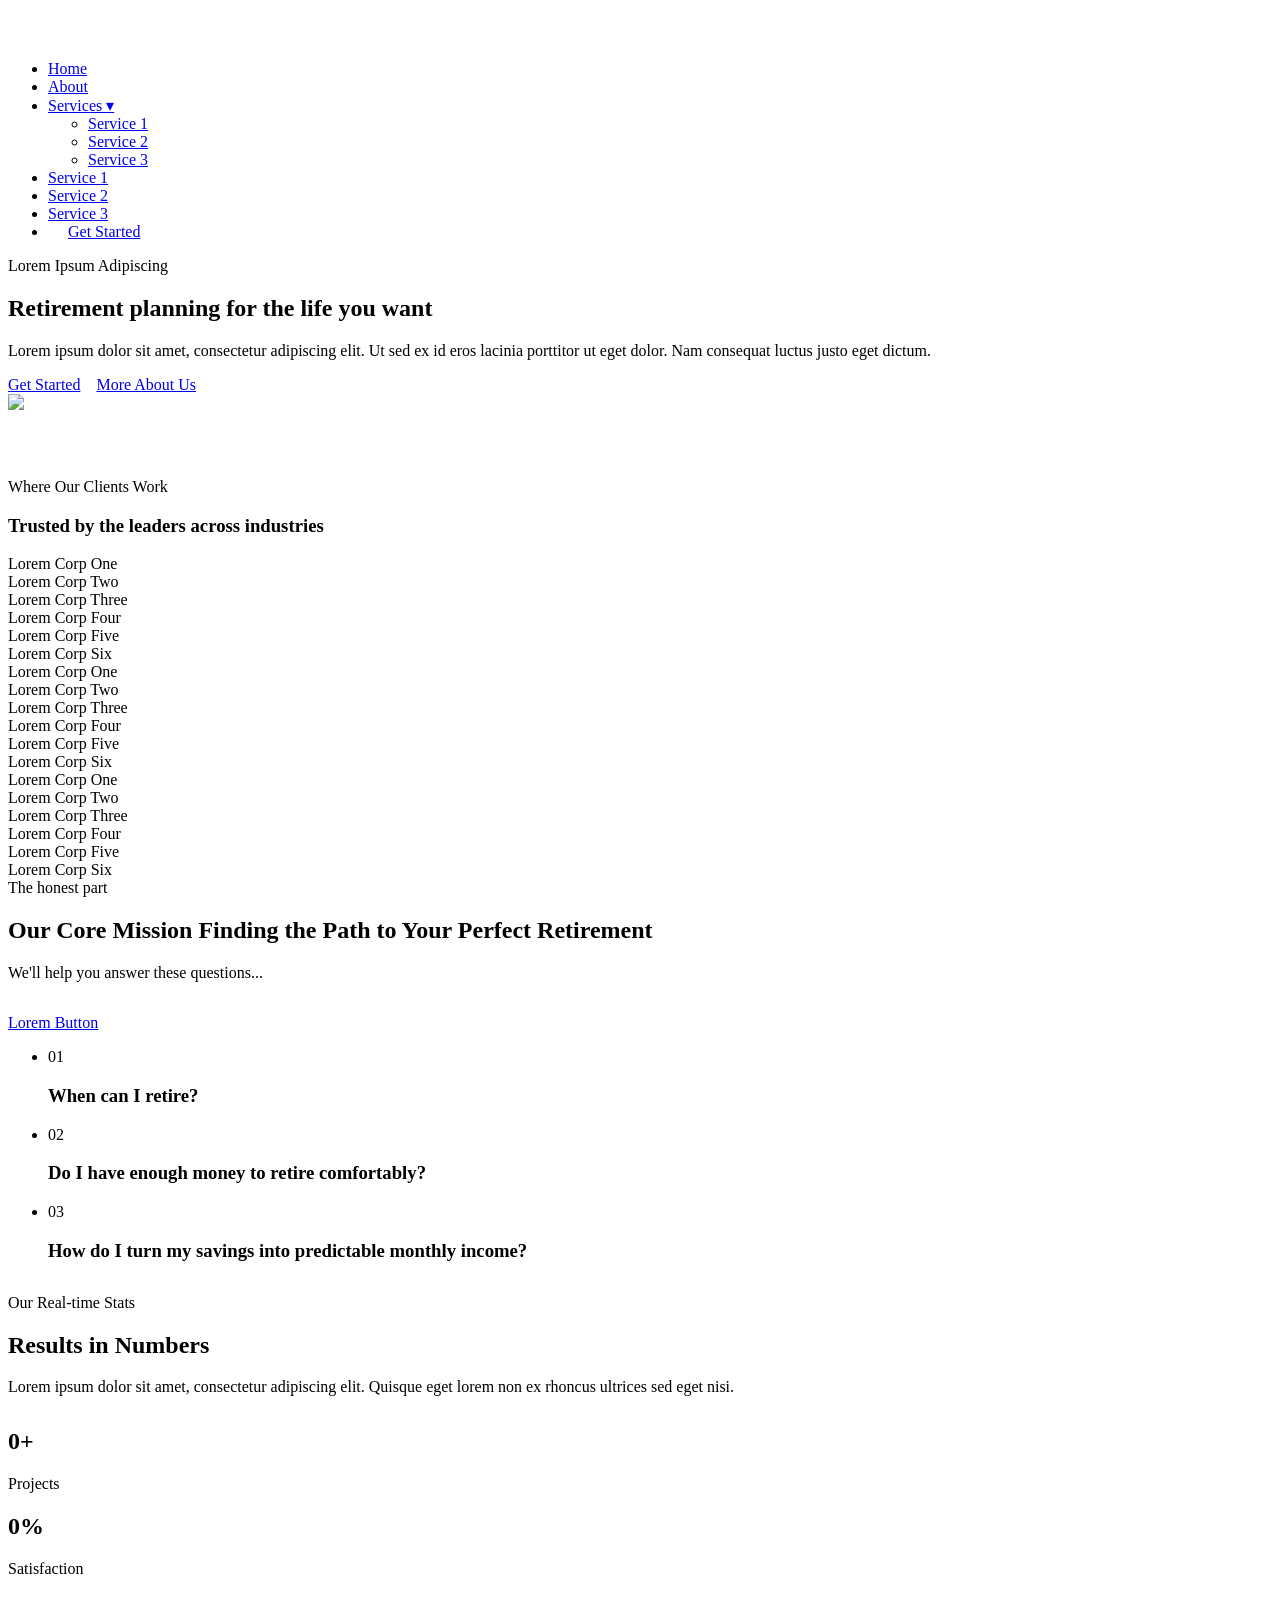
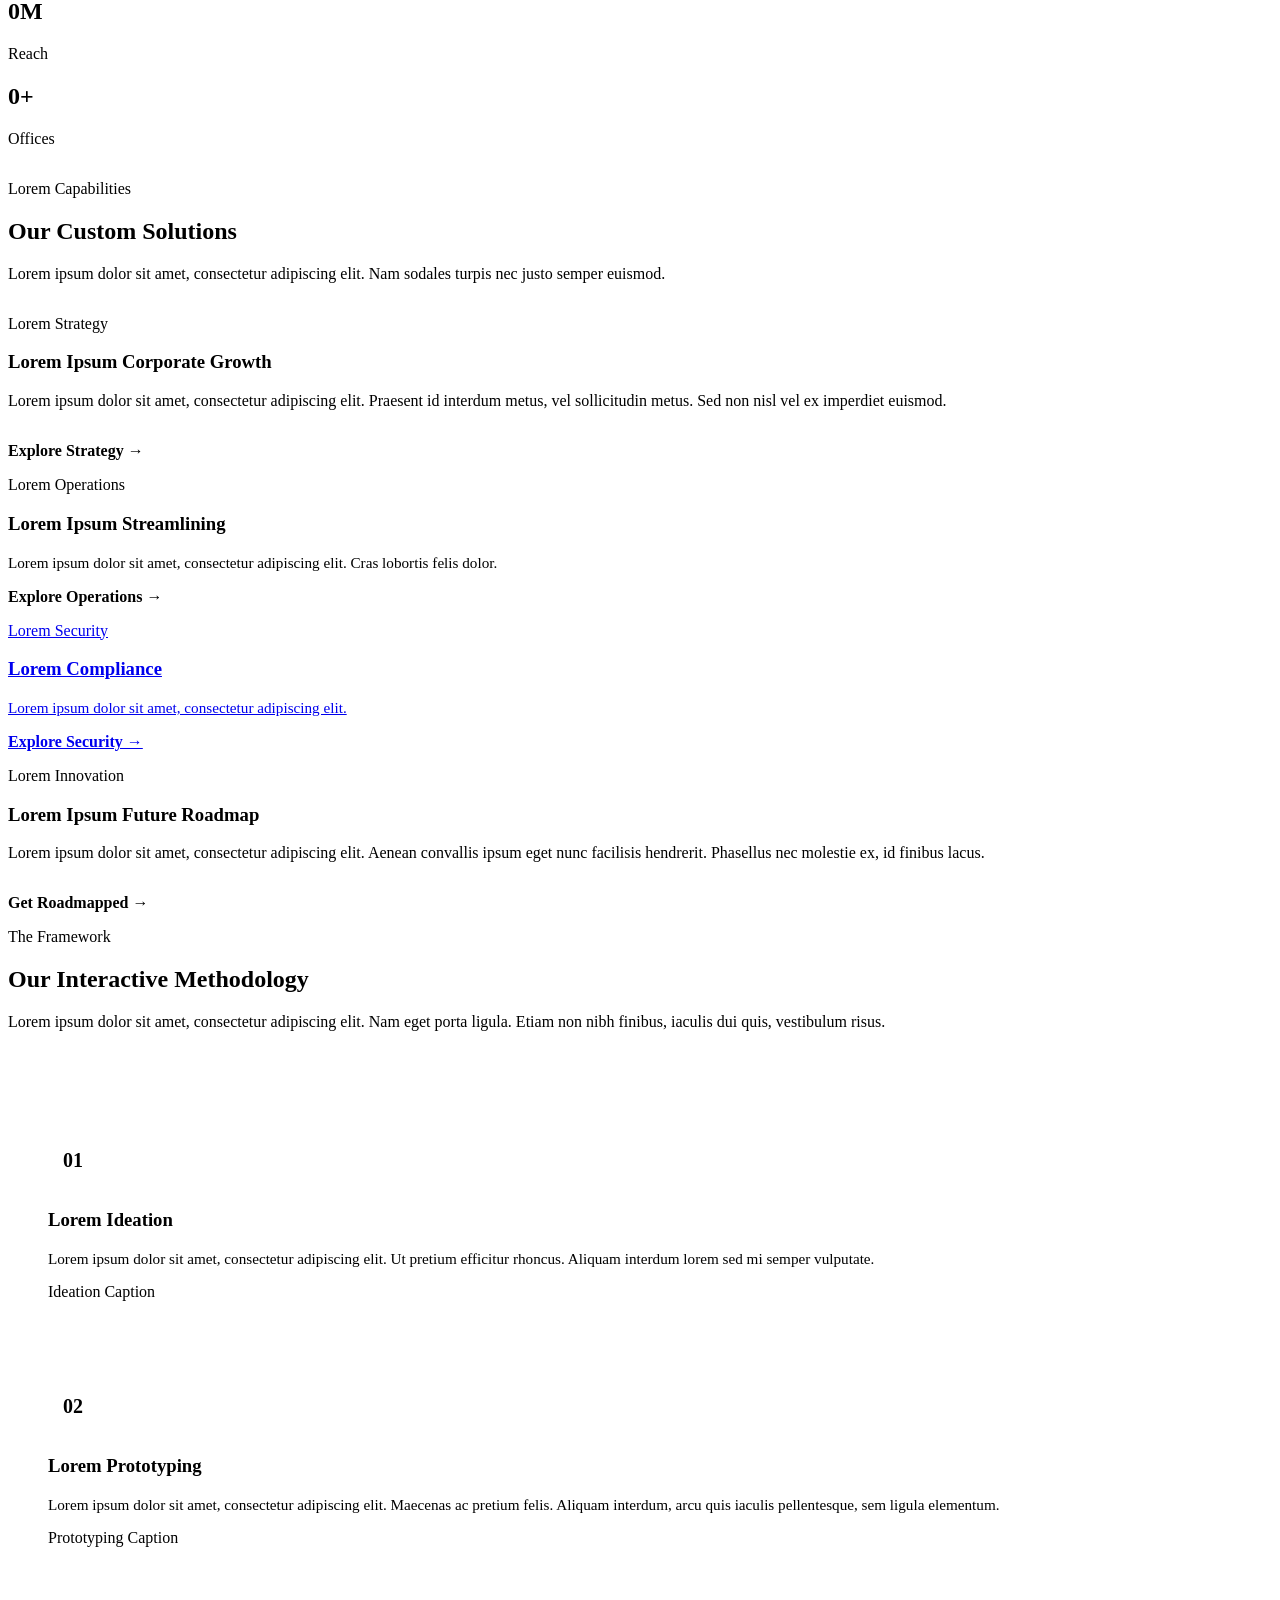
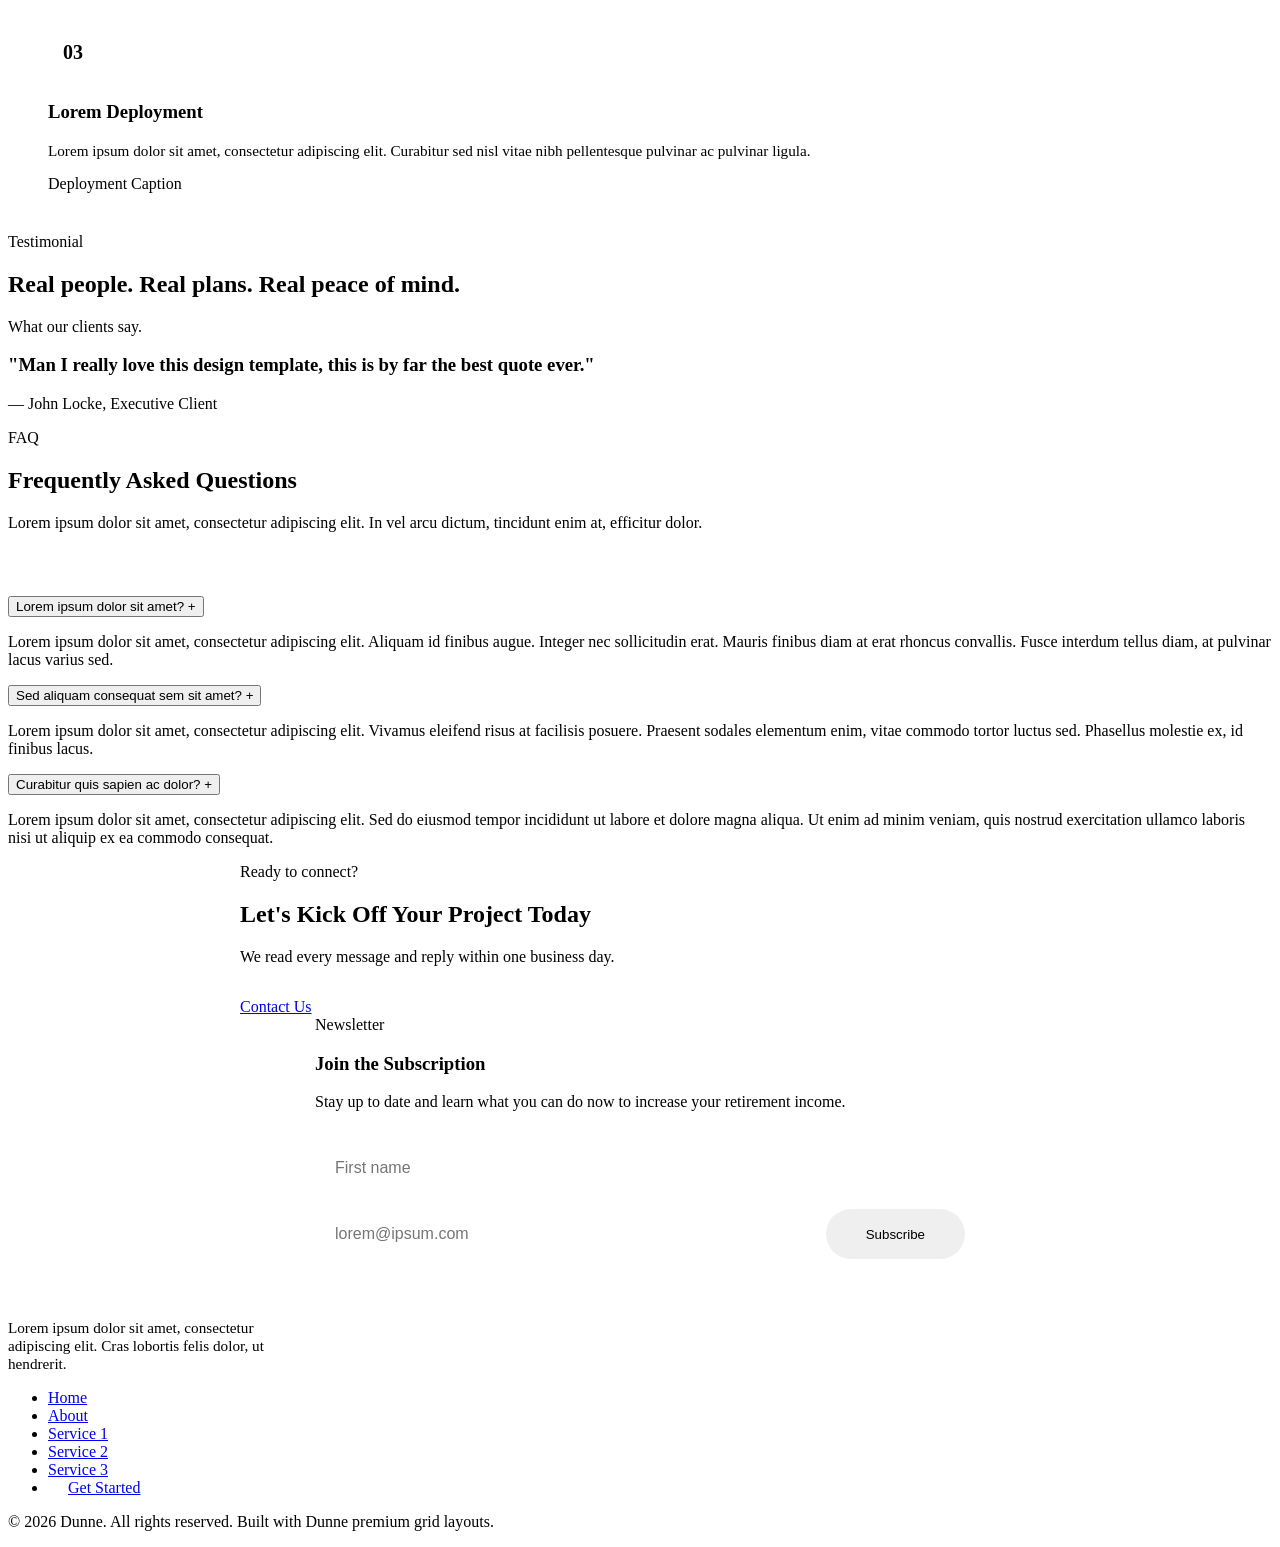
==== index.html @ 1eac8f9b "Add files via upload" ====
<!doctype html>
<html lang="en">
  <head>
    <meta charset="utf-8" />
    <meta http-equiv="X-UA-Compatible" content="IE=edge" />
    <title>Enterprise Template | Home</title>
    <meta name="description" content="A premium responsive multi-page website template for business clients, styled in vibrant high-contrast colors with scrolling entry animations." />
    <meta name="viewport" content="width=device-width, initial-scale=1" />
    <link rel="stylesheet" href="./css/main.css" />
  </head>
  <body>
    <!-- Navbar (Global Framework Navigation) -->
    <nav class="navbar">
      <div class="nav-content">
        <div class="logo">
          <a href="index.html">
            <svg width="32" height="32" viewBox="0 0 512 512" fill="none" xmlns="http://www.w3.org/2000/svg">
              <rect width="512" height="512" rx="120" fill="var(--main-color)"/>
              <path d="M160 140H352V180H160V140ZM160 236H352V276H160V236ZM160 332H290V372H160V332Z" fill="white"/>
            </svg>
          </a>
        </div>

        <ul class="nav-links">
          <li class="active"><a href="index.html">Home</a></li>
          <li><a href="about.html">About</a></li>
          <li class="dropdown desktop-only">
            <a href="#" class="drop-btn">Services <span class="arrow">&#9662;</span></a>
            <ul class="dropdown-content">
              <li><a href="service1.html">Service 1</a></li>
              <li><a href="service2.html">Service 2</a></li>
              <li><a href="service3.html">Service 3</a></li>
            </ul>
          </li>
          <li class="mobile-only"><a href="service1.html">Service 1</a></li>
          <li class="mobile-only"><a href="service2.html">Service 2</a></li>
          <li class="mobile-only"><a href="service3.html">Service 3</a></li>
          <li class="active"><a class="button-links nav-action-button" href="contact.html" style="padding: 0.5rem 1.25rem;">Get Started</a></li>
        </ul>

        <div class="hamburger" id="hamburger">
          <span></span>
          <span></span>
          <span></span>
        </div>
      </div>
    </nav>

    <!-- SECTION 1: Dynamic Hero Section -->
    <section class="hero-banner">
      <div class="container">
        <div class="two-grid">
          <div class="hero-content scroll-anim">
            <span class="section-caption">Lorem Ipsum Adipiscing</span>
            <h1>Retirement planning for the life you want</h1>
            <p>Lorem ipsum dolor sit amet, consectetur adipiscing elit. Ut sed ex id eros lacinia porttitor ut eget dolor. Nam consequat luctus justo eget dictum.</p>
            <div style="display: flex; gap: 1rem; flex-wrap: wrap;">
              <a class="button-links accent-button" href="contact.html">Get Started</a>
              <a class="button-links light-button" href="about.html">More About Us</a>
            </div>
          </div>
          <div class="scroll-anim scroll-delay-2 banner-img">
            <img src="img/architecture.jpg" >
          </div>
          <!--
          <div class="scroll-anim scroll-delay-2" style="display: flex; justify-content: center; align-items: center;">
            <svg width="100%" height="auto" max-width="450px" viewBox="0 0 500 500" fill="none" xmlns="http://www.w3.org/2000/svg">
              <circle cx="250" cy="250" r="220" fill="var(--secondary-color)" fill-opacity="0.1" stroke="var(--secondary-color)" stroke-width="4"/>
              <rect x="120" y="120" width="260" height="260" rx="40" fill="var(--main-color)"/>
              <circle cx="250" cy="250" r="60" fill="white"/>
              <path d="M230 210L290 250L230 290V210Z" fill="var(--main-color)"/>
            </svg>
          </div>-->
        </div>
        
        <div class="center" style="margin-top: 4rem;">
          <span class="section-caption">Where Our Clients Work</span>
          <h3>Trusted by the leaders across industries</h3>
        </div>
      </div>
      <div class="carousel-container">
        <div class="carousel-track">
          <div class="slide"><div class="placeholder-logo">Lorem Corp One</div></div>
          <div class="slide"><div class="placeholder-logo">Lorem Corp Two</div></div>
          <div class="slide"><div class="placeholder-logo">Lorem Corp Three</div></div>
          <div class="slide"><div class="placeholder-logo">Lorem Corp Four</div></div>
          <div class="slide"><div class="placeholder-logo">Lorem Corp Five</div></div>
          <div class="slide"><div class="placeholder-logo">Lorem Corp Six</div></div>
          
          <div class="slide"><div class="placeholder-logo">Lorem Corp One</div></div>
          <div class="slide"><div class="placeholder-logo">Lorem Corp Two</div></div>
          <div class="slide"><div class="placeholder-logo">Lorem Corp Three</div></div>
          <div class="slide"><div class="placeholder-logo">Lorem Corp Four</div></div>
          <div class="slide"><div class="placeholder-logo">Lorem Corp Five</div></div>
          <div class="slide"><div class="placeholder-logo">Lorem Corp Six</div></div>
          
          <div class="slide"><div class="placeholder-logo">Lorem Corp One</div></div>
          <div class="slide"><div class="placeholder-logo">Lorem Corp Two</div></div>
          <div class="slide"><div class="placeholder-logo">Lorem Corp Three</div></div>
          <div class="slide"><div class="placeholder-logo">Lorem Corp Four</div></div>
          <div class="slide"><div class="placeholder-logo">Lorem Corp Five</div></div>
          <div class="slide"><div class="placeholder-logo">Lorem Corp Six</div></div>
        </div>
      
      </div>
    </section>

    

    <!-- SECTION 3: Split Section with Sticky Left -->
    <section>
      <div class="container">
        <div class="two-grid">
          <div class="left-sticky scroll-anim">
            <span class="section-caption">The honest part</span>
            <h2>Our Core Mission Finding the Path to Your Perfect Retirement</h2>
            <p style="margin-top: 1rem; margin-bottom: 2rem;">We'll help you answer these questions...</p>
            <a class="button-links accent-button" href="about.html">Lorem Button</a>
          </div>
          <div class="neutral-light-grey-card">
            <ul class="vertical-list">
              <li class="scroll-anim scroll-delay-1">
                <span class="section-caption">01</span>
                <h3>When can I retire?</h3>
              </li>
              <li class="scroll-anim scroll-delay-2">
                <span class="section-caption">02</span>
                <h3>Do I have enough money to retire comfortably?</h3>
              </li>
              <li class="scroll-anim scroll-delay-3">
                <span class="section-caption">03</span>
                <h3>How do I turn my savings into predictable monthly income?</h3>
              </li>
              <!--
              <li class="scroll-anim scroll-delay-1">
                <h3>Financial Planning</h3>
                <p>Personalized financial plan based on your life stage, goals, and what matters most to you and your family.</p>
                <span class="section-caption-below">Lorem Ipsum Highlight</span>
              </li>
              <li class="scroll-anim scroll-delay-2">
                <h3>Retirement Income Planning</h3>
                <p>Creating reliable income from multiple sources for a well-deserved and fulfilling retirement.</p>                
                <span class="section-caption-below">Sed Aliquam Highlight</span>
              </li>
              <li class="scroll-anim scroll-delay-3">
                <h3>Curabitur Quis Sapien</h3>
                <p>Lorem ipsum dolor sit amet, consectetur adipiscing elit. Vestibulum ante ipsum primis in faucibus orci luctus et ultrices posuere cubilia curae; Nam eleifend tempor.</p>
                <span class="section-caption-below">Curabitur Highlight</span>
              </li>
              -->
            </ul>
          </div>
        </div>
      </div>
    </section>

    <!-- SECTION 4: Stylized Main Color Band (Credential + Counter Metrics) -->
    <section class="main-color-section dark-section">
      <div class="container">
        <div class="center scroll-anim" style="margin-bottom: 2rem; margin-top: 2rem;">
          <span class="section-caption" style="color: var(--neutral-dark);">Our Real-time Stats</span>
          <h2>Results in Numbers</h2>
          <p>Lorem ipsum dolor sit amet, consectetur adipiscing elit. Quisque eget lorem non ex rhoncus ultrices sed eget nisi.</p>
        </div>
        
        <div class="center-figures scroll-anim">
          <div class="vertical-figure">
            <h2><span class="stat-counter" data-target="150">0</span>+</h2>
            <p>Projects</p>
          </div>
          <div class="vertical-figure">
            <h2><span class="stat-counter" data-target="99">0</span>%</h2>
            <p>Satisfaction</p>
          </div>
          <div class="vertical-figure">
            <h2><span class="stat-counter" data-target="45">0</span>M</h2>
            <p>Reach</p>
          </div>
          <div class="vertical-figure">
            <h2><span class="stat-counter" data-target="12">0</span>+</h2>
            <p>Offices</p>
          </div>
        </div>
      </div>
    </section>

    <!-- SECTION 5: Modern Bento Grid Showcase -->
    <section style="background-color: var(--neutral-light-gray);">
      <div class="container">
        <div class="center scroll-anim" style="margin-bottom: 2rem; margin-top: 2rem;">
          <span class="section-caption">Lorem Capabilities</span>
          <h2>Our Custom Solutions</h2>
          <p>Lorem ipsum dolor sit amet, consectetur adipiscing elit. Nam sodales turpis nec justo semper euismod.</p>
        </div>
        
        <div class="bento-grid">
          <a class="bento-card col-span-2 scroll-anim scroll-delay-1">
            <div>
              <span class="section-caption">Lorem Strategy</span>
              <h3>Lorem Ipsum Corporate Growth</h3>
              <p style="margin-top: 1rem;">Lorem ipsum dolor sit amet, consectetur adipiscing elit. Praesent id interdum metus, vel sollicitudin metus. Sed non nisl vel ex imperdiet euismod.</p>
            </div>
            <p href="service1.html" class="section-caption-below" style="display: inline-block; font-weight: 700;">Explore Strategy &rarr;</p>
          </a>
          
          <a class="bento-card scroll-anim scroll-delay-2">
            <div>
              <span class="section-caption-secondary">Lorem Operations</span>
              <h3>Lorem Ipsum Streamlining</h3>
              <p style="margin-top: 0.5rem; font-size: 0.95rem;">Lorem ipsum dolor sit amet, consectetur adipiscing elit. Cras lobortis felis dolor.</p>
            </div>
            <p href="service2.html" class="section-caption-below" style="color: var(--secondary-color); font-weight: 700;">Explore Operations &rarr;</p>
          </a>

          
          <a class="bento-card scroll-anim scroll-delay-3" href="service3.html">
            <div>
              <span class="section-caption-secondary">Lorem Security</span>
              <h3>Lorem Compliance</h3>
              <p style="margin-top: 0.5rem; font-size: 0.95rem;">Lorem ipsum dolor sit amet, consectetur adipiscing elit.</p>
            </div>
            <p href="service3.html" class="section-caption-below" style="color: var(--secondary-color); font-weight: 700;">Explore Security &rarr;</p>
          </a>

          <div class="bento-card col-span-2 scroll-anim scroll-delay-4">
            <div>
              <span class="section-caption">Lorem Innovation</span>
              <h3>Lorem Ipsum Future Roadmap</h3>
              <p style="margin-top: 1rem;">Lorem ipsum dolor sit amet, consectetur adipiscing elit. Aenean convallis ipsum eget nunc facilisis hendrerit. Phasellus nec molestie ex, id finibus lacus.</p>
            </div>
            <p href="contact.html" class="section-caption-below" style="display: inline-block; font-weight: 700; color: inherit;">Get Roadmapped &rarr;</p>
          </div>
        </div>
      </div>
    </section>

    <!-- SECTION 6: Three-Column Card Matrix with Stylized Captions -->
    <section>
      <div class="container">
        <div class="center scroll-anim" style="margin-bottom: 4rem;">
          <span class="section-caption">The Framework</span>
          <h2>Our Interactive Methodology</h2>
          <p>Lorem ipsum dolor sit amet, consectetur adipiscing elit. Nam eget porta ligula. Etiam non nibh finibus, iaculis dui quis, vestibulum risus.</p>
        </div>

        <div class="three-grid">
          <div class="scroll-anim scroll-delay-1 light-grey-bg" style="padding: 2.5rem; border-radius: 16px;">
            <div style="background-color: var(--main-color); width: 50px; height: 50px; border-radius: 50%; display: flex; align-items: center; justify-content: center; margin-bottom: 1.5rem;">
              <span style="color: var(--neutral-light-gray); font-weight: 800; font-size: 1.25rem;">01</span>
            </div>
            <h3>Lorem Ideation</h3>
            <p style="margin-top: 1rem; font-size: 0.95rem;">Lorem ipsum dolor sit amet, consectetur adipiscing elit. Ut pretium efficitur rhoncus. Aliquam interdum lorem sed mi semper vulputate.</p>
            <div><span class="section-caption-below">Ideation Caption</span></div>
          </div>

          <div class="scroll-anim scroll-delay-2 light-grey-bg" style="padding: 2.5rem; border-radius: 16px;">
            <div style="background-color: var(--secondary-color); width: 50px; height: 50px; border-radius: 50%; display: flex; align-items: center; justify-content: center; margin-bottom: 1.5rem;">
              <span style="color: var(--neutral-light-gray); font-weight: 800; font-size: 1.25rem;">02</span>
            </div>
            <h3>Lorem Prototyping</h3>
            <p style="margin-top: 1rem; font-size: 0.95rem;">Lorem ipsum dolor sit amet, consectetur adipiscing elit. Maecenas ac pretium felis. Aliquam interdum, arcu quis iaculis pellentesque, sem ligula elementum.</p>
            <div><span class="section-caption-below" style="color: var(--secondary-color);">Prototyping Caption</span></div>
          </div>

          <div class="scroll-anim scroll-delay-3 light-grey-bg" style="padding: 2.5rem; border-radius: 16px;">
            <div style="background-color: var(--neutral-dark); width: 50px; height: 50px; border-radius: 50%; display: flex; align-items: center; justify-content: center; margin-bottom: 1.5rem;">
              <span style="color: var(--neutral-light-gray); font-weight: 800; font-size: 1.25rem;">03</span>
            </div>
            <h3>Lorem Deployment</h3>
            <p style="margin-top: 1rem; font-size: 0.95rem;">Lorem ipsum dolor sit amet, consectetur adipiscing elit. Curabitur sed nisl vitae nibh pellentesque pulvinar ac pulvinar ligula.</p>
            
            <div><span class="section-caption-below" style="color: var(--neutral-dark);">Deployment Caption</span></div>
          </div>
        </div>
      </div>
    </section>

    <!-- SECTION 7: Immersive Secondary Color Band (Customer Testimony) -->
    <section class="secondary-color-section dark-section">
      <div class="container">
        <div class="two-grid">
          <div class="scroll-anim">
            <span class="section-caption" style="color: var(--neutral-dark);">Testimonial</span>
            <h2>Real people. Real plans. Real peace of mind.</h2>
            <p style="margin-top: 1rem;">What our clients say.</p>
          </div>
          <div class="testimony-div scroll-anim scroll-delay-2" style="border-left-color: var(--neutral-dark);">
            <h3>"Man I really love this design template, this is by far the best quote ever."</h3>
            <p style="color: var(--neutral-dark);">— John Locke, Executive Client</p>
          </div>
        </div>
      </div>
    </section>

    <!-- SECTION 8: Interactive FAQ Accordion -->
    <section style="background-color: var(--neutral-light-gray);">
      <div class="container">
        <div class="center scroll-anim" style="margin-bottom: 4rem;">
          <span class="section-caption">FAQ</span>
          <h2>Frequently Asked Questions</h2>
          <p>Lorem ipsum dolor sit amet, consectetur adipiscing elit. In vel arcu dictum, tincidunt enim at, efficitur dolor.</p>
        </div>

        <div class="faq-container scroll-anim">
          <div class="faq-item">
            <button class="faq-question">
              Lorem ipsum dolor sit amet?
              <span class="faq-icon">+</span>
            </button>
            <div class="faq-answer">
              <p>Lorem ipsum dolor sit amet, consectetur adipiscing elit. Aliquam id finibus augue. Integer nec sollicitudin erat. Mauris finibus diam at erat rhoncus convallis. Fusce interdum tellus diam, at pulvinar lacus varius sed.</p>
            </div>
          </div>

          <div class="faq-item">
            <button class="faq-question">
              Sed aliquam consequat sem sit amet?
              <span class="faq-icon">+</span>
            </button>
            <div class="faq-answer">
              <p>Lorem ipsum dolor sit amet, consectetur adipiscing elit. Vivamus eleifend risus at facilisis posuere. Praesent sodales elementum enim, vitae commodo tortor luctus sed. Phasellus molestie ex, id finibus lacus.</p>
            </div>
          </div>

          <div class="faq-item">
            <button class="faq-question">
              Curabitur quis sapien ac dolor?
              <span class="faq-icon">+</span>
            </button>
            <div class="faq-answer">
              <p>Lorem ipsum dolor sit amet, consectetur adipiscing elit. Sed do eiusmod tempor incididunt ut labore et dolore magna aliqua. Ut enim ad minim veniam, quis nostrud exercitation ullamco laboris nisi ut aliquip ex ea commodo consequat.</p>
            </div>
          </div>
        </div>
      </div>
    </section>

    <!-- SECTION 9: Dynamic CTA Block -->
     <section style="background-color: var(--neutral-light-gray);">
      <div class="container ">
        <div class="two-grid">
        <div class="scroll-anim" style="max-width: 800px; margin: 0 auto;">
          <span class="section-caption">Ready to connect?</span>
          <h2>Let's Kick Off Your Project Today</h2>
          <p>We read every message and reply within one business day.</p>
          <div style="margin-top: 2rem;">
            <a class="button-links accent-button" href="contact.html">Contact Us</a>
          </div>
        </div>
        <div class="scroll-anim light-grey-bg card" style="max-width: 650px; margin: 0 auto;">
          <span class="section-caption">Newsletter</span>
          <h3>Join the Subscription</h3>
          <p style="margin-bottom: 2rem;">Stay up to date and learn what you can do now to increase your retirement income.</p>
          <form class="scroll-anim scroll-delay-2" style="width: 100%; display: flex; gap: 1rem; flex-wrap: wrap; justify-content: center;">
            <input type="fname" placeholder="First name" required style="flex: 1; min-width: 280px; padding: 1rem 1.25rem; border: none; border-radius: 50px; font-size: 1rem; color: var(--neutral-dark); background-color: var(--neutral-light); outline: none; transition: border-color var(--transition-speed);" />

            <input type="email" placeholder="lorem@ipsum.com" required style="flex: 1; min-width: 280px; padding: 1rem 1.25rem; border: none; border-radius: 50px; font-size: 1rem; color: var(--neutral-dark); background-color: var(--neutral-light); outline: none; transition: border-color var(--transition-speed);" />
            <button type="submit" class="button-links accent-button" style="padding: 1rem 2.5rem; border-radius: 50px; border: none; white-space: nowrap;">Subscribe</button>
          </form>
        </div>
        
      </div>
      </div>
    </section>

    <!-- 
    <section>
      <div class="container">
        <div class="center scroll-anim" style="max-width: 800px; margin: 0 auto;">
          <span class="section-caption">Ready?</span>
          <h2>Let's Kick Off Your Project Today</h2>
          <p>We read every message and reply within one business day.</p>
          <div style="margin-top: 2rem;">
            <a class="button-links accent-button" href="contact.html">Contact Us</a>
          </div>
        </div>
      </div>
    </section>-->

    <!-- SECTION: Newsletter Subscription -->

<!--
    <section class="newsletter-section" style="background-color: var(--neutral-light-gray); border-top: 1px solid var(--border-color); border-bottom: 1px solid var(--border-color); padding: 4.5rem 5%;">
      <div class="container">
        <div class="center scroll-anim" style="max-width: 650px; margin: 0 auto;">
          <span class="section-caption">Lorem Newsletter</span>
          <h2>Lorem Ipsum Subscription</h2>
          <p style="margin-bottom: 2rem;">Lorem ipsum dolor sit amet, consectetur adipiscing elit. Sed do eiusmod tempor incididunt ut labore.</p>
          <form class="scroll-anim scroll-delay-2" style="width: 100%; display: flex; gap: 1rem; flex-wrap: wrap; justify-content: center;">
            <input type="email" placeholder="your@email.com" required style="flex: 1; min-width: 280px; padding: 1rem 1.25rem; border: none; border-radius: 50px; font-size: 1rem; color: var(--neutral-dark); background-color: var(--neutral-light); outline: none; transition: border-color var(--transition-speed);" />
            <button type="submit" class="button-links accent-button" style="padding: 1rem 2.5rem; border-radius: 50px; border: none; white-space: nowrap;">Lorem Subscribe</button>
          </form>
        </div>
      </div>
    </section>

  -->

    <!-- Footer (Global Static Footer) -->
    <footer class="light-footer">
      <div class="footer-content">
        <div class="logo">
          <a href="index.html">
            <svg width="40" height="40" viewBox="0 0 512 512" fill="none" xmlns="http://www.w3.org/2000/svg">
              <rect width="512" height="512" rx="120" fill="var(--main-color)"/>
              <path d="M160 140H352V180H160V140ZM160 236H352V276H160V236ZM160 332H290V372H160V332Z" fill="white"/>
            </svg>
          </a>
          <p style="margin-top: 1rem; font-size: 0.95rem; max-width: 300px;">Lorem ipsum dolor sit amet, consectetur adipiscing elit. Cras lobortis felis dolor, ut hendrerit.</p>
        </div>
        <ul class="nav-links">
          <li><a href="index.html">Home</a></li>
          <li><a href="about.html">About</a></li>
          <li><a href="service1.html">Service 1</a></li>
          <li><a href="service2.html">Service 2</a></li>
          <li><a href="service3.html">Service 3</a></li>
          <li><a class="button-links nav-action-button" href="contact.html" style="padding: 0.5rem 1.25rem;">Get Started</a></li>
        </ul>
      </div>
      <div class="container">
        <p class="copyright">&copy; 2026 Dunne. All rights reserved. Built with Dunne premium grid layouts.</p>
      </div>
    </footer>

    <script type="module" src="./js/index.js"></script>
  </body>
</html>
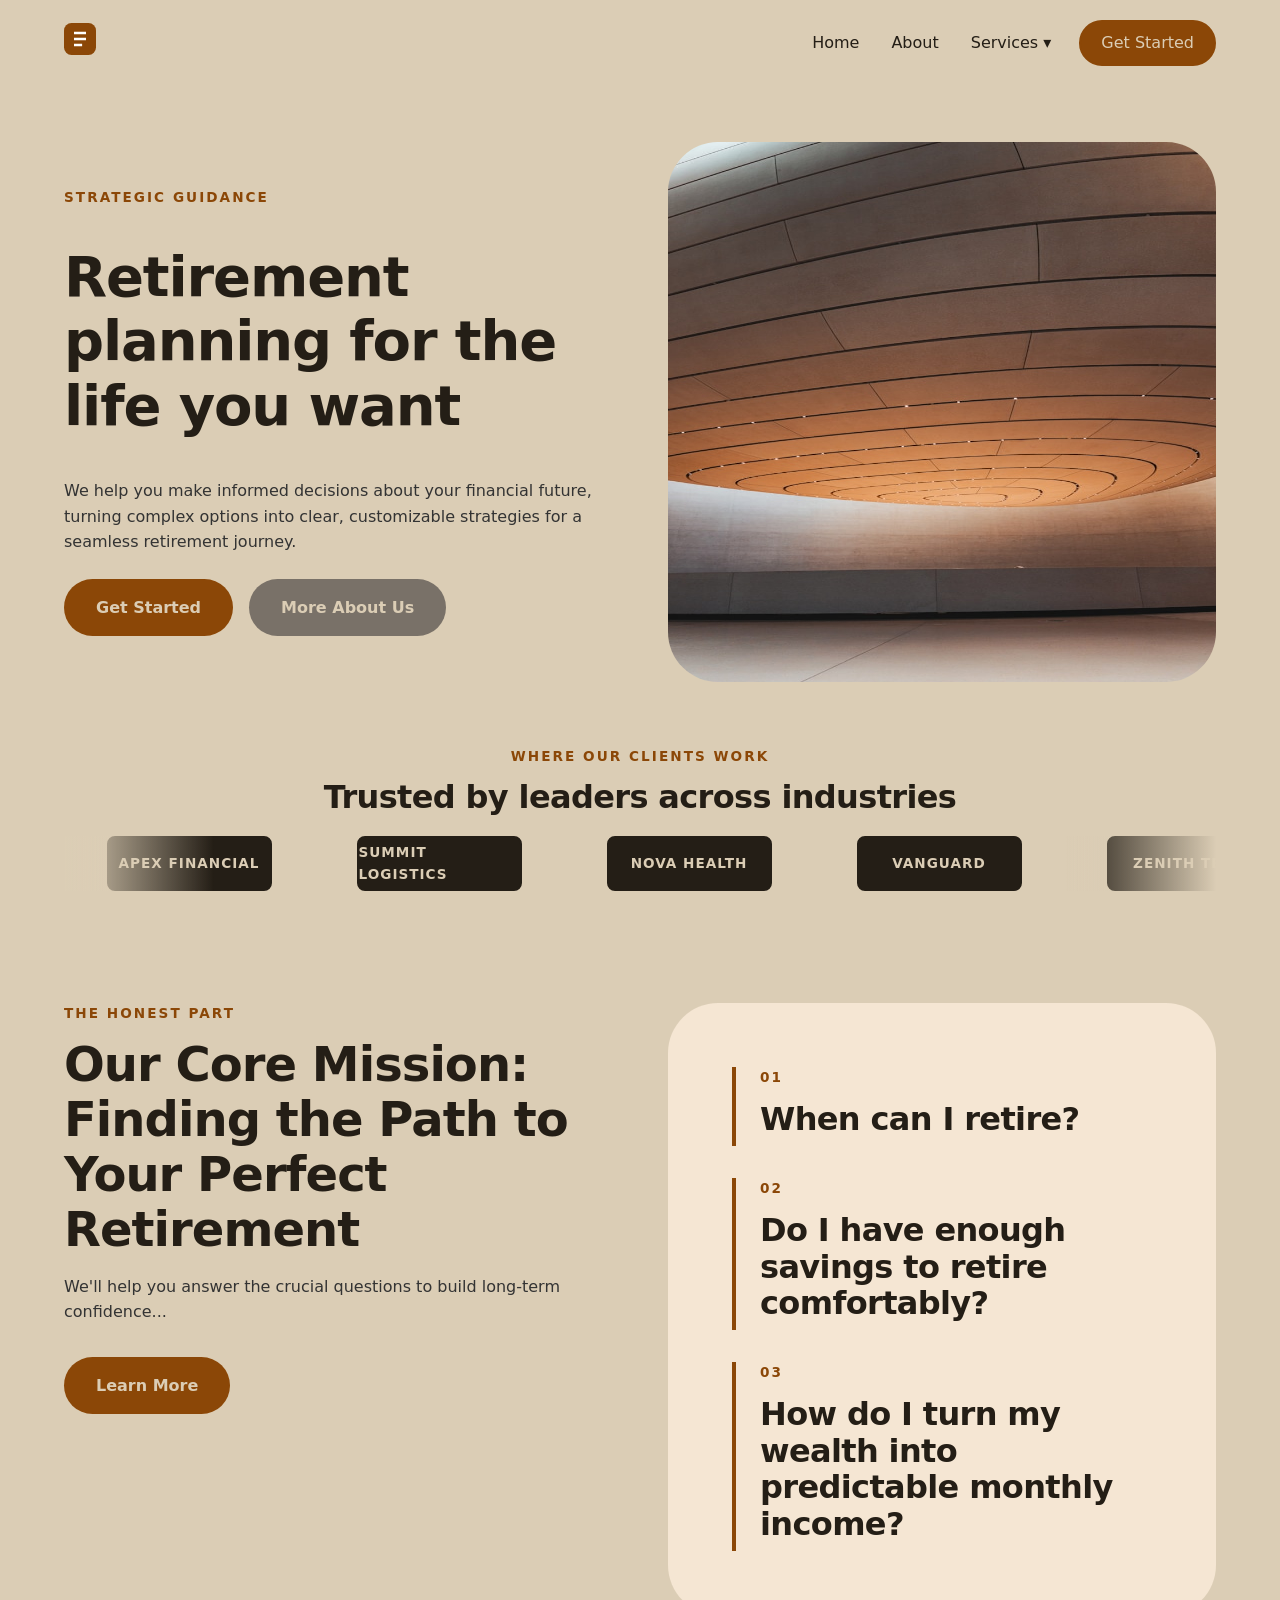
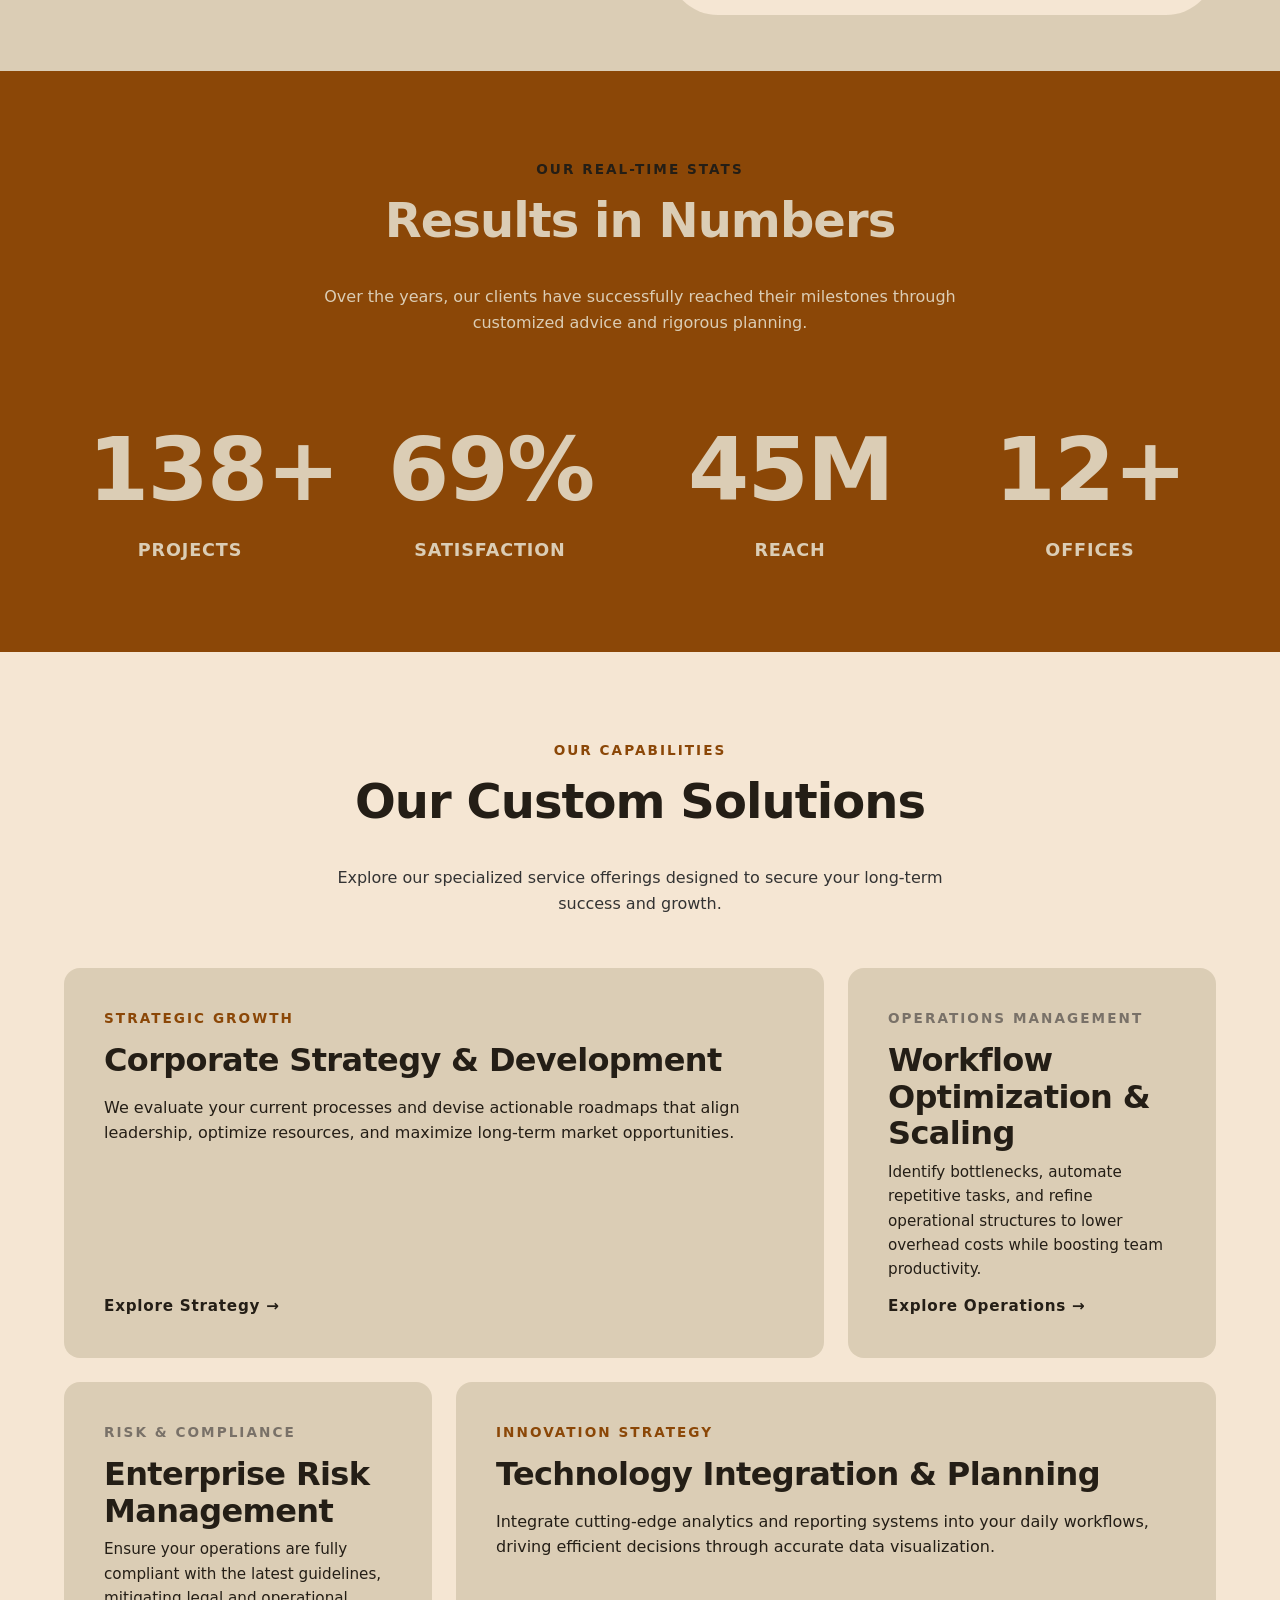
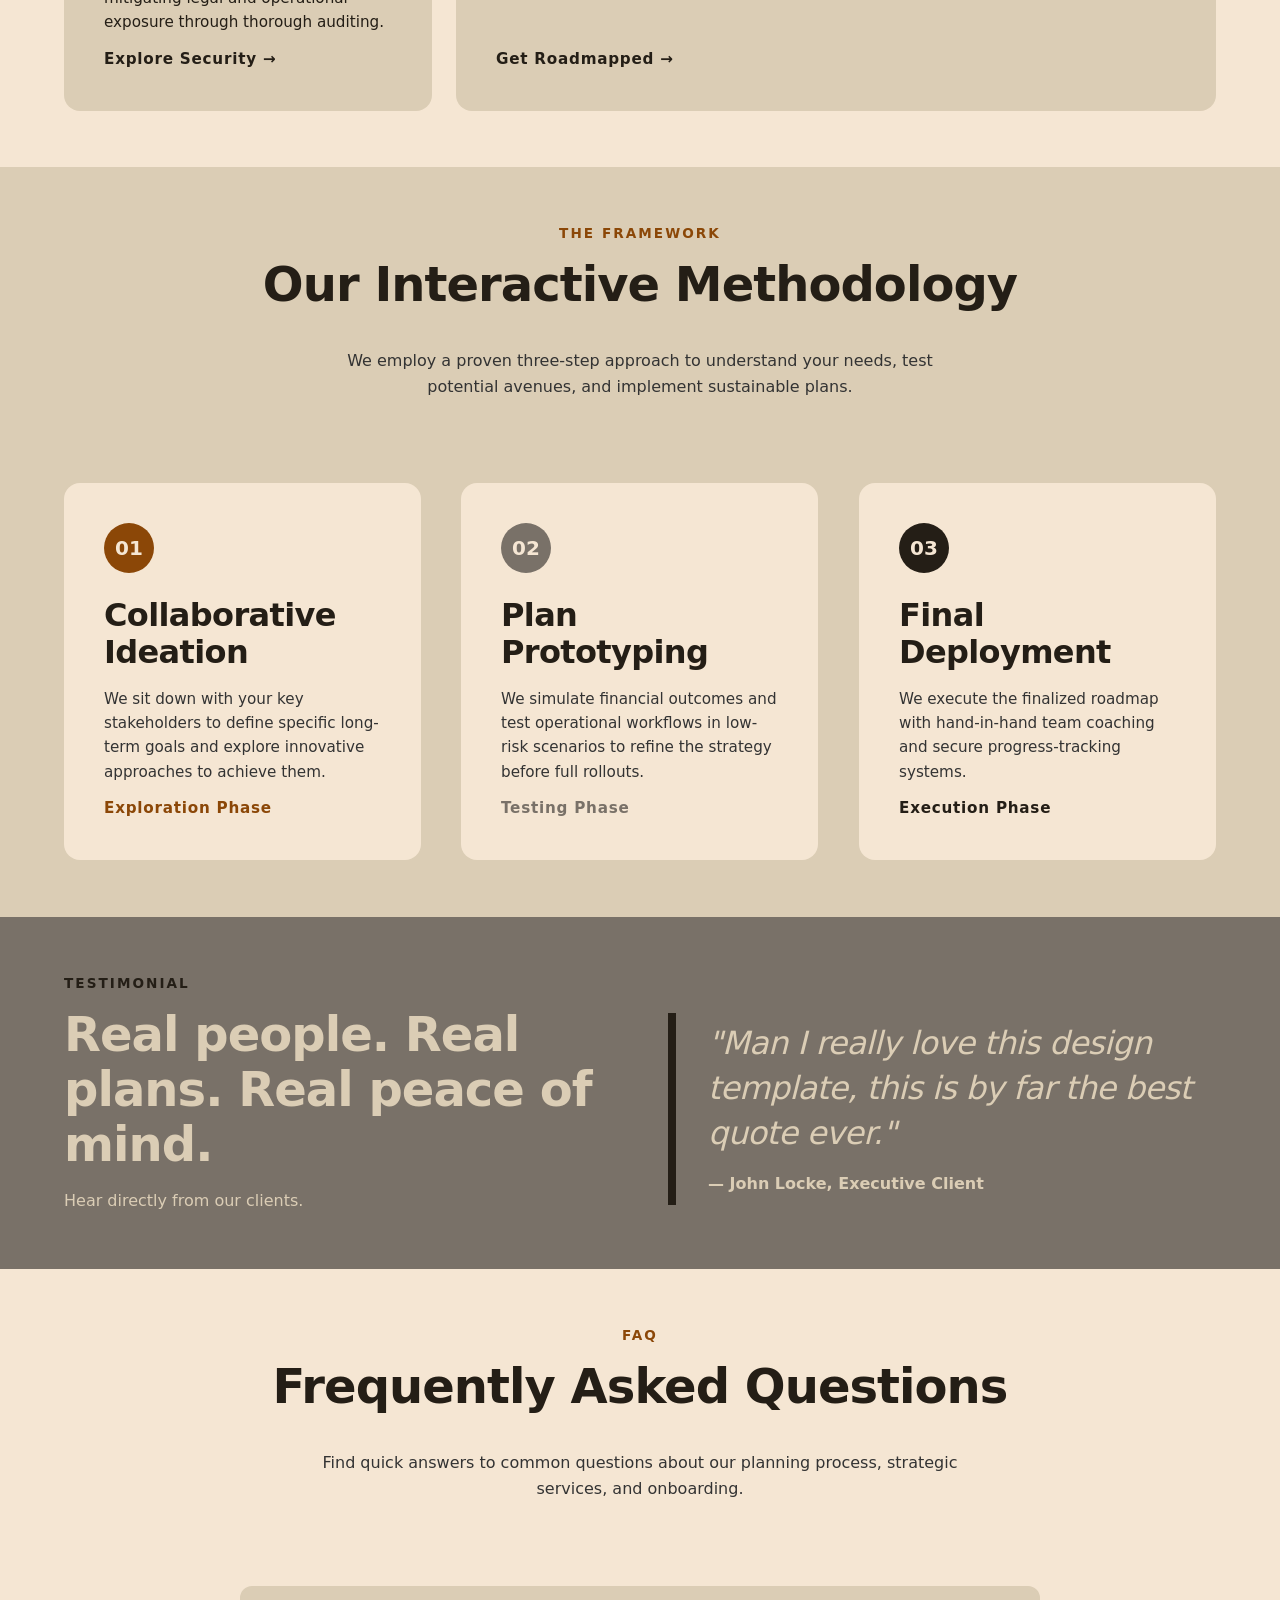
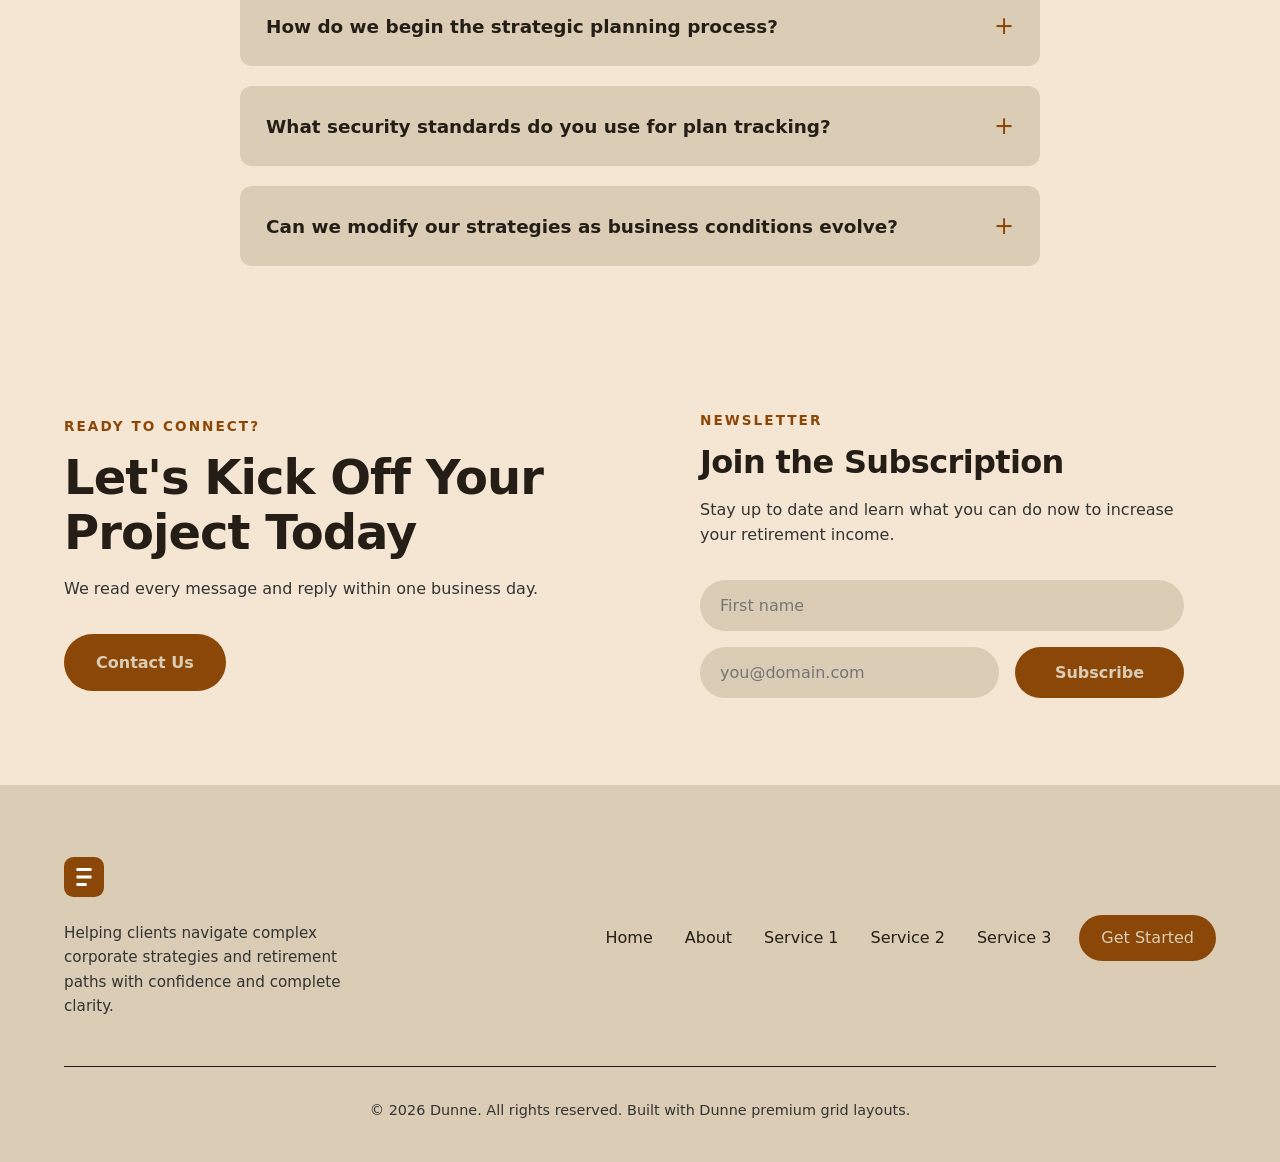
==== commit ba3f8a9a: "Remove Lorem text and update to all pages styling" ====
--- a/index.html
+++ b/index.html
@@ -3,7 +3,7 @@
   <head>
     <meta charset="utf-8" />
     <meta http-equiv="X-UA-Compatible" content="IE=edge" />
-    <title>Enterprise Template | Home</title>
+    <title>Dunne Planning | Premium Financial & Corporate Strategy</title>
     <meta name="description" content="A premium responsive multi-page website template for business clients, styled in vibrant high-contrast colors with scrolling entry animations." />
     <meta name="viewport" content="width=device-width, initial-scale=1" />
     <link rel="stylesheet" href="./css/main.css" />
@@ -16,7 +16,7 @@
           <a href="index.html">
             <svg width="32" height="32" viewBox="0 0 512 512" fill="none" xmlns="http://www.w3.org/2000/svg">
               <rect width="512" height="512" rx="120" fill="var(--main-color)"/>
-              <path d="M160 140H352V180H160V140ZM160 236H352V276H160V236ZM160 332H290V372H160V332Z" fill="white"/>
+              <path d="M160 140H352V180H160V140ZM160 236H352V276H160V236ZM160 332H290V372H160V332ZM" fill="white"/>
             </svg>
           </a>
         </div>
@@ -27,14 +27,14 @@
           <li class="dropdown desktop-only">
             <a href="#" class="drop-btn">Services <span class="arrow">&#9662;</span></a>
             <ul class="dropdown-content">
-              <li><a href="service1.html">Service 1</a></li>
-              <li><a href="service2.html">Service 2</a></li>
-              <li><a href="service3.html">Service 3</a></li>
+              <li><a href="service1.html">Corporate Strategy</a></li>
+              <li><a href="service2.html">Operations Optimization</a></li>
+              <li><a href="service3.html">Digital Scale</a></li>
             </ul>
           </li>
-          <li class="mobile-only"><a href="service1.html">Service 1</a></li>
-          <li class="mobile-only"><a href="service2.html">Service 2</a></li>
-          <li class="mobile-only"><a href="service3.html">Service 3</a></li>
+          <li class="mobile-only"><a href="service1.html">Corporate Strategy</a></li>
+          <li class="mobile-only"><a href="service2.html">Operations Optimization</a></li>
+          <li class="mobile-only"><a href="service3.html">Digital Scale</a></li>
           <li class="active"><a class="button-links nav-action-button" href="contact.html" style="padding: 0.5rem 1.25rem;">Get Started</a></li>
         </ul>
 
@@ -51,71 +51,59 @@
       <div class="container">
         <div class="two-grid">
           <div class="hero-content scroll-anim">
-            <span class="section-caption">Lorem Ipsum Adipiscing</span>
+            <span class="section-caption">Strategic Guidance</span>
             <h1>Retirement planning for the life you want</h1>
-            <p>Lorem ipsum dolor sit amet, consectetur adipiscing elit. Ut sed ex id eros lacinia porttitor ut eget dolor. Nam consequat luctus justo eget dictum.</p>
+            <p>We help you make informed decisions about your financial future, turning complex options into clear, customizable strategies for a seamless retirement journey.</p>
             <div style="display: flex; gap: 1rem; flex-wrap: wrap;">
               <a class="button-links accent-button" href="contact.html">Get Started</a>
-              <a class="button-links light-button" href="about.html">More About Us</a>
+              <a class="button-links secondary-button" href="about.html">More About Us</a>
             </div>
           </div>
           <div class="scroll-anim scroll-delay-2 banner-img">
-            <img src="img/architecture.jpg" >
-          </div>
-          <!--
-          <div class="scroll-anim scroll-delay-2" style="display: flex; justify-content: center; align-items: center;">
-            <svg width="100%" height="auto" max-width="450px" viewBox="0 0 500 500" fill="none" xmlns="http://www.w3.org/2000/svg">
-              <circle cx="250" cy="250" r="220" fill="var(--secondary-color)" fill-opacity="0.1" stroke="var(--secondary-color)" stroke-width="4"/>
-              <rect x="120" y="120" width="260" height="260" rx="40" fill="var(--main-color)"/>
-              <circle cx="250" cy="250" r="60" fill="white"/>
-              <path d="M230 210L290 250L230 290V210Z" fill="var(--main-color)"/>
-            </svg>
-          </div>-->
+            <img src="img/architecture.jpg" alt="Architectural Ceiling">
+          </div>
         </div>
         
         <div class="center" style="margin-top: 4rem;">
           <span class="section-caption">Where Our Clients Work</span>
-          <h3>Trusted by the leaders across industries</h3>
+          <h3>Trusted by leaders across industries</h3>
         </div>
       </div>
       <div class="carousel-container">
         <div class="carousel-track">
-          <div class="slide"><div class="placeholder-logo">Lorem Corp One</div></div>
-          <div class="slide"><div class="placeholder-logo">Lorem Corp Two</div></div>
-          <div class="slide"><div class="placeholder-logo">Lorem Corp Three</div></div>
-          <div class="slide"><div class="placeholder-logo">Lorem Corp Four</div></div>
-          <div class="slide"><div class="placeholder-logo">Lorem Corp Five</div></div>
-          <div class="slide"><div class="placeholder-logo">Lorem Corp Six</div></div>
+          <div class="slide"><div class="placeholder-logo">Apex Financial</div></div>
+          <div class="slide"><div class="placeholder-logo">Summit Logistics</div></div>
+          <div class="slide"><div class="placeholder-logo">Nova Health</div></div>
+          <div class="slide"><div class="placeholder-logo">Vanguard</div></div>
+          <div class="slide"><div class="placeholder-logo">Zenith Tech</div></div>
+          <div class="slide"><div class="placeholder-logo">Pinnacle Energy</div></div>
           
-          <div class="slide"><div class="placeholder-logo">Lorem Corp One</div></div>
-          <div class="slide"><div class="placeholder-logo">Lorem Corp Two</div></div>
-          <div class="slide"><div class="placeholder-logo">Lorem Corp Three</div></div>
-          <div class="slide"><div class="placeholder-logo">Lorem Corp Four</div></div>
-          <div class="slide"><div class="placeholder-logo">Lorem Corp Five</div></div>
-          <div class="slide"><div class="placeholder-logo">Lorem Corp Six</div></div>
+          <div class="slide"><div class="placeholder-logo">Apex Financial</div></div>
+          <div class="slide"><div class="placeholder-logo">Summit Logistics</div></div>
+          <div class="slide"><div class="placeholder-logo">Nova Health</div></div>
+          <div class="slide"><div class="placeholder-logo">Vanguard</div></div>
+          <div class="slide"><div class="placeholder-logo">Zenith Tech</div></div>
+          <div class="slide"><div class="placeholder-logo">Pinnacle Energy</div></div>
           
-          <div class="slide"><div class="placeholder-logo">Lorem Corp One</div></div>
-          <div class="slide"><div class="placeholder-logo">Lorem Corp Two</div></div>
-          <div class="slide"><div class="placeholder-logo">Lorem Corp Three</div></div>
-          <div class="slide"><div class="placeholder-logo">Lorem Corp Four</div></div>
-          <div class="slide"><div class="placeholder-logo">Lorem Corp Five</div></div>
-          <div class="slide"><div class="placeholder-logo">Lorem Corp Six</div></div>
-        </div>
-      
-      </div>
-    </section>
-
-    
+          <div class="slide"><div class="placeholder-logo">Apex Financial</div></div>
+          <div class="slide"><div class="placeholder-logo">Summit Logistics</div></div>
+          <div class="slide"><div class="placeholder-logo">Nova Health</div></div>
+          <div class="slide"><div class="placeholder-logo">Vanguard</div></div>
+          <div class="slide"><div class="placeholder-logo">Zenith Tech</div></div>
+          <div class="slide"><div class="placeholder-logo">Pinnacle Energy</div></div>
+        </div>
+      </div>
+    </section>
 
     <!-- SECTION 3: Split Section with Sticky Left -->
     <section>
       <div class="container">
         <div class="two-grid">
           <div class="left-sticky scroll-anim">
-            <span class="section-caption">The honest part</span>
-            <h2>Our Core Mission Finding the Path to Your Perfect Retirement</h2>
-            <p style="margin-top: 1rem; margin-bottom: 2rem;">We'll help you answer these questions...</p>
-            <a class="button-links accent-button" href="about.html">Lorem Button</a>
+            <span class="section-caption">The Honest Part</span>
+            <h2>Our Core Mission: Finding the Path to Your Perfect Retirement</h2>
+            <p style="margin-top: 1rem; margin-bottom: 2rem;">We'll help you answer the crucial questions to build long-term confidence...</p>
+            <a class="button-links accent-button" href="about.html">Learn More</a>
           </div>
           <div class="neutral-light-grey-card">
             <ul class="vertical-list">
@@ -125,29 +113,12 @@
               </li>
               <li class="scroll-anim scroll-delay-2">
                 <span class="section-caption">02</span>
-                <h3>Do I have enough money to retire comfortably?</h3>
+                <h3>Do I have enough savings to retire comfortably?</h3>
               </li>
               <li class="scroll-anim scroll-delay-3">
                 <span class="section-caption">03</span>
-                <h3>How do I turn my savings into predictable monthly income?</h3>
+                <h3>How do I turn my wealth into predictable monthly income?</h3>
               </li>
-              <!--
-              <li class="scroll-anim scroll-delay-1">
-                <h3>Financial Planning</h3>
-                <p>Personalized financial plan based on your life stage, goals, and what matters most to you and your family.</p>
-                <span class="section-caption-below">Lorem Ipsum Highlight</span>
-              </li>
-              <li class="scroll-anim scroll-delay-2">
-                <h3>Retirement Income Planning</h3>
-                <p>Creating reliable income from multiple sources for a well-deserved and fulfilling retirement.</p>                
-                <span class="section-caption-below">Sed Aliquam Highlight</span>
-              </li>
-              <li class="scroll-anim scroll-delay-3">
-                <h3>Curabitur Quis Sapien</h3>
-                <p>Lorem ipsum dolor sit amet, consectetur adipiscing elit. Vestibulum ante ipsum primis in faucibus orci luctus et ultrices posuere cubilia curae; Nam eleifend tempor.</p>
-                <span class="section-caption-below">Curabitur Highlight</span>
-              </li>
-              -->
             </ul>
           </div>
         </div>
@@ -160,7 +131,7 @@
         <div class="center scroll-anim" style="margin-bottom: 2rem; margin-top: 2rem;">
           <span class="section-caption" style="color: var(--neutral-dark);">Our Real-time Stats</span>
           <h2>Results in Numbers</h2>
-          <p>Lorem ipsum dolor sit amet, consectetur adipiscing elit. Quisque eget lorem non ex rhoncus ultrices sed eget nisi.</p>
+          <p>Over the years, our clients have successfully reached their milestones through customized advice and rigorous planning.</p>
         </div>
         
         <div class="center-figures scroll-anim">
@@ -188,47 +159,46 @@
     <section style="background-color: var(--neutral-light-gray);">
       <div class="container">
         <div class="center scroll-anim" style="margin-bottom: 2rem; margin-top: 2rem;">
-          <span class="section-caption">Lorem Capabilities</span>
+          <span class="section-caption">Our Capabilities</span>
           <h2>Our Custom Solutions</h2>
-          <p>Lorem ipsum dolor sit amet, consectetur adipiscing elit. Nam sodales turpis nec justo semper euismod.</p>
+          <p>Explore our specialized service offerings designed to secure your long-term success and growth.</p>
         </div>
         
         <div class="bento-grid">
-          <a class="bento-card col-span-2 scroll-anim scroll-delay-1">
+          <a class="bento-card col-span-2 scroll-anim scroll-delay-1" href="service1.html">
             <div>
-              <span class="section-caption">Lorem Strategy</span>
-              <h3>Lorem Ipsum Corporate Growth</h3>
-              <p style="margin-top: 1rem;">Lorem ipsum dolor sit amet, consectetur adipiscing elit. Praesent id interdum metus, vel sollicitudin metus. Sed non nisl vel ex imperdiet euismod.</p>
-            </div>
-            <p href="service1.html" class="section-caption-below" style="display: inline-block; font-weight: 700;">Explore Strategy &rarr;</p>
+              <span class="section-caption">Strategic Growth</span>
+              <h3>Corporate Strategy & Development</h3>
+              <p style="margin-top: 1rem;">We evaluate your current processes and devise actionable roadmaps that align leadership, optimize resources, and maximize long-term market opportunities.</p>
+            </div>
+            <p class="section-caption-below" style="display: inline-block; font-weight: 700;">Explore Strategy &rarr;</p>
           </a>
           
-          <a class="bento-card scroll-anim scroll-delay-2">
+          <a class="bento-card scroll-anim scroll-delay-2" href="service2.html">
             <div>
-              <span class="section-caption-secondary">Lorem Operations</span>
-              <h3>Lorem Ipsum Streamlining</h3>
-              <p style="margin-top: 0.5rem; font-size: 0.95rem;">Lorem ipsum dolor sit amet, consectetur adipiscing elit. Cras lobortis felis dolor.</p>
-            </div>
-            <p href="service2.html" class="section-caption-below" style="color: var(--secondary-color); font-weight: 700;">Explore Operations &rarr;</p>
-          </a>
-
-          
+              <span class="section-caption-secondary">Operations Management</span>
+              <h3>Workflow Optimization & Scaling</h3>
+              <p style="margin-top: 0.5rem; font-size: 0.95rem;">Identify bottlenecks, automate repetitive tasks, and refine operational structures to lower overhead costs while boosting team productivity.</p>
+            </div>
+            <p class="section-caption-below" style="color: var(--secondary-color); font-weight: 700;">Explore Operations &rarr;</p>
+          </a>
+
           <a class="bento-card scroll-anim scroll-delay-3" href="service3.html">
             <div>
-              <span class="section-caption-secondary">Lorem Security</span>
-              <h3>Lorem Compliance</h3>
-              <p style="margin-top: 0.5rem; font-size: 0.95rem;">Lorem ipsum dolor sit amet, consectetur adipiscing elit.</p>
-            </div>
-            <p href="service3.html" class="section-caption-below" style="color: var(--secondary-color); font-weight: 700;">Explore Security &rarr;</p>
+              <span class="section-caption-secondary">Risk & Compliance</span>
+              <h3>Enterprise Risk Management</h3>
+              <p style="margin-top: 0.5rem; font-size: 0.95rem;">Ensure your operations are fully compliant with the latest guidelines, mitigating legal and operational exposure through thorough auditing.</p>
+            </div>
+            <p class="section-caption-below" style="color: var(--secondary-color); font-weight: 700;">Explore Security &rarr;</p>
           </a>
 
           <div class="bento-card col-span-2 scroll-anim scroll-delay-4">
             <div>
-              <span class="section-caption">Lorem Innovation</span>
-              <h3>Lorem Ipsum Future Roadmap</h3>
-              <p style="margin-top: 1rem;">Lorem ipsum dolor sit amet, consectetur adipiscing elit. Aenean convallis ipsum eget nunc facilisis hendrerit. Phasellus nec molestie ex, id finibus lacus.</p>
-            </div>
-            <p href="contact.html" class="section-caption-below" style="display: inline-block; font-weight: 700; color: inherit;">Get Roadmapped &rarr;</p>
+              <span class="section-caption">Innovation Strategy</span>
+              <h3>Technology Integration & Planning</h3>
+              <p style="margin-top: 1rem;">Integrate cutting-edge analytics and reporting systems into your daily workflows, driving efficient decisions through accurate data visualization.</p>
+            </div>
+            <p class="section-caption-below" style="display: inline-block; font-weight: 700; color: inherit;">Get Roadmapped &rarr;</p>
           </div>
         </div>
       </div>
@@ -240,7 +210,7 @@
         <div class="center scroll-anim" style="margin-bottom: 4rem;">
           <span class="section-caption">The Framework</span>
           <h2>Our Interactive Methodology</h2>
-          <p>Lorem ipsum dolor sit amet, consectetur adipiscing elit. Nam eget porta ligula. Etiam non nibh finibus, iaculis dui quis, vestibulum risus.</p>
+          <p>We employ a proven three-step approach to understand your needs, test potential avenues, and implement sustainable plans.</p>
         </div>
 
         <div class="three-grid">
@@ -248,28 +218,27 @@
             <div style="background-color: var(--main-color); width: 50px; height: 50px; border-radius: 50%; display: flex; align-items: center; justify-content: center; margin-bottom: 1.5rem;">
               <span style="color: var(--neutral-light-gray); font-weight: 800; font-size: 1.25rem;">01</span>
             </div>
-            <h3>Lorem Ideation</h3>
-            <p style="margin-top: 1rem; font-size: 0.95rem;">Lorem ipsum dolor sit amet, consectetur adipiscing elit. Ut pretium efficitur rhoncus. Aliquam interdum lorem sed mi semper vulputate.</p>
-            <div><span class="section-caption-below">Ideation Caption</span></div>
+            <h3>Collaborative Ideation</h3>
+            <p style="margin-top: 1rem; font-size: 0.95rem;">We sit down with your key stakeholders to define specific long-term goals and explore innovative approaches to achieve them.</p>
+            <div><span class="section-caption-below">Exploration Phase</span></div>
           </div>
 
           <div class="scroll-anim scroll-delay-2 light-grey-bg" style="padding: 2.5rem; border-radius: 16px;">
             <div style="background-color: var(--secondary-color); width: 50px; height: 50px; border-radius: 50%; display: flex; align-items: center; justify-content: center; margin-bottom: 1.5rem;">
               <span style="color: var(--neutral-light-gray); font-weight: 800; font-size: 1.25rem;">02</span>
             </div>
-            <h3>Lorem Prototyping</h3>
-            <p style="margin-top: 1rem; font-size: 0.95rem;">Lorem ipsum dolor sit amet, consectetur adipiscing elit. Maecenas ac pretium felis. Aliquam interdum, arcu quis iaculis pellentesque, sem ligula elementum.</p>
-            <div><span class="section-caption-below" style="color: var(--secondary-color);">Prototyping Caption</span></div>
+            <h3>Plan Prototyping</h3>
+            <p style="margin-top: 1rem; font-size: 0.95rem;">We simulate financial outcomes and test operational workflows in low-risk scenarios to refine the strategy before full rollouts.</p>
+            <div><span class="section-caption-below" style="color: var(--secondary-color);">Testing Phase</span></div>
           </div>
 
           <div class="scroll-anim scroll-delay-3 light-grey-bg" style="padding: 2.5rem; border-radius: 16px;">
             <div style="background-color: var(--neutral-dark); width: 50px; height: 50px; border-radius: 50%; display: flex; align-items: center; justify-content: center; margin-bottom: 1.5rem;">
               <span style="color: var(--neutral-light-gray); font-weight: 800; font-size: 1.25rem;">03</span>
             </div>
-            <h3>Lorem Deployment</h3>
-            <p style="margin-top: 1rem; font-size: 0.95rem;">Lorem ipsum dolor sit amet, consectetur adipiscing elit. Curabitur sed nisl vitae nibh pellentesque pulvinar ac pulvinar ligula.</p>
-            
-            <div><span class="section-caption-below" style="color: var(--neutral-dark);">Deployment Caption</span></div>
+            <h3>Final Deployment</h3>
+            <p style="margin-top: 1rem; font-size: 0.95rem;">We execute the finalized roadmap with hand-in-hand team coaching and secure progress-tracking systems.</p>
+            <div><span class="section-caption-below" style="color: var(--neutral-dark);">Execution Phase</span></div>
           </div>
         </div>
       </div>
@@ -282,10 +251,10 @@
           <div class="scroll-anim">
             <span class="section-caption" style="color: var(--neutral-dark);">Testimonial</span>
             <h2>Real people. Real plans. Real peace of mind.</h2>
-            <p style="margin-top: 1rem;">What our clients say.</p>
+            <p style="margin-top: 1rem;">Hear directly from our clients.</p>
           </div>
           <div class="testimony-div scroll-anim scroll-delay-2" style="border-left-color: var(--neutral-dark);">
-            <h3>"Man I really love this design template, this is by far the best quote ever."</h3>
+            <h3>"Man I really love this design template, this is by far the best quote ever."</h3>            
             <p style="color: var(--neutral-dark);">— John Locke, Executive Client</p>
           </div>
         </div>
@@ -298,37 +267,37 @@
         <div class="center scroll-anim" style="margin-bottom: 4rem;">
           <span class="section-caption">FAQ</span>
           <h2>Frequently Asked Questions</h2>
-          <p>Lorem ipsum dolor sit amet, consectetur adipiscing elit. In vel arcu dictum, tincidunt enim at, efficitur dolor.</p>
+          <p>Find quick answers to common questions about our planning process, strategic services, and onboarding.</p>
         </div>
 
         <div class="faq-container scroll-anim">
           <div class="faq-item">
             <button class="faq-question">
-              Lorem ipsum dolor sit amet?
+              How do we begin the strategic planning process?
               <span class="faq-icon">+</span>
             </button>
             <div class="faq-answer">
-              <p>Lorem ipsum dolor sit amet, consectetur adipiscing elit. Aliquam id finibus augue. Integer nec sollicitudin erat. Mauris finibus diam at erat rhoncus convallis. Fusce interdum tellus diam, at pulvinar lacus varius sed.</p>
+              <p>We start with an initial consultation call to understand your objectives and map out a tailored proposal outlining our timeline, milestones, and expected costs.</p>
             </div>
           </div>
 
           <div class="faq-item">
             <button class="faq-question">
-              Sed aliquam consequat sem sit amet?
+              What security standards do you use for plan tracking?
               <span class="faq-icon">+</span>
             </button>
             <div class="faq-answer">
-              <p>Lorem ipsum dolor sit amet, consectetur adipiscing elit. Vivamus eleifend risus at facilisis posuere. Praesent sodales elementum enim, vitae commodo tortor luctus sed. Phasellus molestie ex, id finibus lacus.</p>
+              <p>We utilize encrypted databases and multi-factor authentication systems to guarantee that your strategic roadmaps and personal client data remain fully secure.</p>
             </div>
           </div>
 
           <div class="faq-item">
             <button class="faq-question">
-              Curabitur quis sapien ac dolor?
+              Can we modify our strategies as business conditions evolve?
               <span class="faq-icon">+</span>
             </button>
             <div class="faq-answer">
-              <p>Lorem ipsum dolor sit amet, consectetur adipiscing elit. Sed do eiusmod tempor incididunt ut labore et dolore magna aliqua. Ut enim ad minim veniam, quis nostrud exercitation ullamco laboris nisi ut aliquip ex ea commodo consequat.</p>
+              <p>Absolutely. Our plans are built with agility in mind, enabling us to conduct quarterly operational reviews and adjust targets whenever conditions shift.</p>
             </div>
           </div>
         </div>
@@ -354,7 +323,7 @@
           <form class="scroll-anim scroll-delay-2" style="width: 100%; display: flex; gap: 1rem; flex-wrap: wrap; justify-content: center;">
             <input type="fname" placeholder="First name" required style="flex: 1; min-width: 280px; padding: 1rem 1.25rem; border: none; border-radius: 50px; font-size: 1rem; color: var(--neutral-dark); background-color: var(--neutral-light); outline: none; transition: border-color var(--transition-speed);" />
 
-            <input type="email" placeholder="lorem@ipsum.com" required style="flex: 1; min-width: 280px; padding: 1rem 1.25rem; border: none; border-radius: 50px; font-size: 1rem; color: var(--neutral-dark); background-color: var(--neutral-light); outline: none; transition: border-color var(--transition-speed);" />
+            <input type="email" placeholder="you@domain.com" required style="flex: 1; min-width: 280px; padding: 1rem 1.25rem; border: none; border-radius: 50px; font-size: 1rem; color: var(--neutral-dark); background-color: var(--neutral-light); outline: none; transition: border-color var(--transition-speed);" />
             <button type="submit" class="button-links accent-button" style="padding: 1rem 2.5rem; border-radius: 50px; border: none; white-space: nowrap;">Subscribe</button>
           </form>
         </div>
@@ -406,7 +375,7 @@
               <path d="M160 140H352V180H160V140ZM160 236H352V276H160V236ZM160 332H290V372H160V332Z" fill="white"/>
             </svg>
           </a>
-          <p style="margin-top: 1rem; font-size: 0.95rem; max-width: 300px;">Lorem ipsum dolor sit amet, consectetur adipiscing elit. Cras lobortis felis dolor, ut hendrerit.</p>
+          <p style="margin-top: 1rem; font-size: 0.95rem; max-width: 300px;">Helping clients navigate complex corporate strategies and retirement paths with confidence and complete clarity.</p>
         </div>
         <ul class="nav-links">
           <li><a href="index.html">Home</a></li>
--- a/css/main.css
+++ b/css/main.css
@@ -0,0 +1,1058 @@
+/* styling + Brand Variables */
+
+:root {
+  --main-color: #8b4707;      /* Vibrant Orange Accent */
+  --secondary-color: #797168; /* Deep Professional Blue */
+  --neutral-dark: #241e16;    /* Absolute Dark */
+  --neutral-mid: #333333;     /* Slate Gray for Body */
+  --neutral-light: #dbcdb5;   /* Pure white Background */
+  --neutral-light-gray: #f5e6d3; /* Warm Off-White */
+  --border-color: #eaeaea;    /* Soft borders */
+  --border-color-dark: #241e16; /* High-contrast border */
+  --transition-speed: 0.35s;
+}
+
+* {
+  margin: 0;
+  padding: 0;
+  box-sizing: border-box;
+  font-family: system-ui, -apple-system, BlinkMacSystemFont, "Segoe UI", Roboto, "Helvetica Neue", Arial, sans-serif;
+}
+
+body {
+  background-color: var(--neutral-light);
+  color: var(--neutral-dark);
+  overflow-x: hidden;
+  line-height: 1.6;
+}
+
+h1, h2, h3, h4, h5, h6 {
+  font-weight: 600;
+  letter-spacing: -0.02em;
+  color: var(--neutral-dark);
+  line-height: 1.15;
+}
+
+h1 {
+  font-size: clamp(2.5rem, 6vw, 3.5rem);
+}
+
+h2 {
+  font-size: clamp(1.8rem, 4.5vw, 3rem);
+}
+
+h3 {
+  font-size: clamp(1.4rem, 3vw, 2rem);
+}
+
+p {
+  font-size: 1.0rem;
+  color: var(--neutral-mid);
+  max-width: 65ch;
+  margin-top: 1rem;
+}
+
+a {
+  text-decoration: none;
+  color: inherit;
+  transition: color var(--transition-speed) ease;
+}
+
+.banner-img {
+  overflow: hidden;
+  width: auto;
+  max-height: 60vh;
+  border-radius: 50px;
+  display: flex;
+  justify-content: center;
+}
+
+/* Captions and Subheaders */
+.section-caption {
+  display: block;
+  font-size: 0.85rem;
+  text-transform: uppercase;
+  font-weight: 700;
+  letter-spacing: 0.15em;
+  color: var(--main-color);
+  margin-bottom: 0.75rem;
+}
+
+.section-caption-below {
+  display: block;
+  font-size: 0.95rem;
+  color: var(--main-color);
+  margin-top: 0.75rem;
+  font-weight: 600;
+  letter-spacing: 0.05em;
+}
+
+.section-caption-secondary {
+  display: block;
+  font-size: 0.85rem;
+  text-transform: uppercase;
+  font-weight: 700;
+  letter-spacing: 0.15em;
+  color: var(--secondary-color);
+  margin-bottom: 0.75rem;
+}
+
+/* Page Scroll Animations */
+.scroll-anim {
+  opacity: 0;
+  transform: translateY(40px);
+  transition: opacity 1.2s cubic-bezier(0.16, 1, 0.3, 1), transform 1.2s cubic-bezier(0.16, 1, 0.3, 1);
+  will-change: transform, opacity;
+}
+
+.scroll-anim-slide-left {
+  opacity: 0;
+  transform: translateX(-40px);
+  transition: opacity 1.2s cubic-bezier(0.16, 1, 0.3, 1), transform 1.2s cubic-bezier(0.16, 1, 0.3, 1);
+  will-change: transform, opacity;
+}
+
+.scroll-anim-slide-right {
+  opacity: 0;
+  transform: translateX(40px);
+  transition: opacity 1.2s cubic-bezier(0.16, 1, 0.3, 1), transform 1.2s cubic-bezier(0.16, 1, 0.3, 1);
+  will-change: transform, opacity;
+}
+
+.scroll-anim.animate-visible,
+.scroll-anim-slide-left.animate-visible,
+.scroll-anim-slide-right.animate-visible {
+  opacity: 1;
+  transform: translate(0, 0);
+}
+
+.scroll-delay-1 { transition-delay: 0.1s; }
+.scroll-delay-2 { transition-delay: 0.2s; }
+.scroll-delay-3 { transition-delay: 0.3s; }
+.scroll-delay-4 { transition-delay: 0.4s; }
+.scroll-delay-5 { transition-delay: 0.5s; }
+
+/* Navigation Underline Hover Animation */
+.navbar {
+  position: sticky;
+  top: 0;
+  z-index: 1000;
+  background-color: var(--neutral-light);
+  color: var(--neutral-dark);
+  padding: 1.25rem 5%;
+  
+}
+
+.nav-content {
+  width: 100%;
+  max-width: 1245px;
+  margin: 0 auto;
+  display: flex;
+  justify-content: space-between;
+  align-items: center;
+}
+
+.nav-links {
+  display: flex;
+  list-style: none;
+  align-items: center;
+  gap: 1.5rem;
+}
+
+.nav-links li {
+  position: relative;
+}
+
+.nav-links li a {
+  color: inherit;
+  font-weight: 500;
+  padding: 0.5rem 0.25rem;
+  display: block;
+}
+
+.nav-links li a::after {
+  content: '';
+  position: absolute;
+  width: 100%;
+  transform: scaleX(0);
+  height: 3px;
+  bottom: -4px;
+  left: 0;
+  background-color: var(--main-color);
+  transform-origin: bottom right;
+  transition: transform var(--transition-speed) cubic-bezier(0.16, 1, 0.3, 1);
+}
+
+.nav-links li a:hover {
+  color: var(--main-color);
+}
+
+.nav-links li a:hover::after {
+  transform: scaleX(1);
+  transform-origin: bottom left;
+}
+
+/* Dropdown Menu styling */
+.dropdown {
+  position: relative;
+}
+
+.dropdown-content {
+ 
+  opacity: 0;
+  visibility: hidden;
+  position: absolute;
+  top: 100%;
+  left: 0;
+  background-color: var(--neutral-light);
+  min-width: 200px;
+  /*
+  box-shadow: 0 15px 35px rgba(0,0,0,0.3);
+  */
+
+  box-shadow: 0 15px 15px rgba(0,0,0,0.15);
+  
+  border-radius: 8px;
+  list-style: none;
+  padding: 0.5rem 0;
+  margin-top: 1rem;
+  z-index: 1100;
+  /* Smooth transition with a delay on hover out */
+  transition: opacity var(--transition-speed) ease, visibility var(--transition-speed) ease;
+  transition-delay: 0.15s; /* Extra delay before disappearing */
+}
+
+.dropdown-content li a {
+  padding: 0.75rem 1.25rem;
+  font-size: 0.95rem;
+  border-bottom: none;
+}
+
+.dropdown-content li a::after {
+  display: none; /* No line animation under dropdown items */
+}
+
+.dropdown-content li a:hover {
+  
+  color: var(--main-color);
+}
+
+.dropdown:hover .dropdown-content {
+  opacity: 1;
+  visibility: visible;
+  transition-delay: 0s; /* Appears instantly on hover */
+}
+
+/* Layout Blocks */
+.mobile-only {
+  display: none !important;
+}
+
+section {
+  padding: 3.5rem 5% 3.5rem 5%;
+  background-color: var(--neutral-light);
+  position: relative;
+}
+
+.container {
+  width: 100%;
+  max-width: 1245px;
+  margin: 0 auto;
+}
+
+/* Section Separators */
+hr.rounded {
+  display: none;
+}
+
+/* Layout Grids */
+.two-grid {
+  display: grid;
+  grid-template-columns: repeat(2, 1fr);
+  gap: 3.5rem;
+  align-items: center;
+}
+
+.three-grid {
+  display: grid;
+  grid-template-columns: repeat(3, 1fr);
+  gap: 2.5rem;
+}
+
+.neutral-light-grey-card {
+  background-color: var(--neutral-light-gray);
+  padding: 4rem;
+  border-radius: 50px;
+}
+
+.bento-grid {
+  display: grid;
+  grid-template-columns: repeat(3, 1fr);
+  grid-auto-rows: minmax(220px, auto);
+  gap: 1.5rem;
+}
+
+.bento-card {
+  cursor: pointer;
+  background: var(--neutral-light);
+  
+  padding: 2.5rem;
+  border-radius: 16px;
+  display: flex;
+  flex-direction: column;
+  justify-content: space-between;
+  transition: all var(--transition-speed) ease;
+  color: var(--neutral-dark);
+}
+
+.light-grey-bg {
+  background-color: var(--neutral-light-gray);
+  display: flex;
+  flex-direction: column;
+  justify-content: space-between;
+}
+
+.card {
+  padding: 2rem;
+  border-radius: 50px;
+  display: flex;
+  flex-direction: column;
+  justify-content: space-between;
+}
+
+.bento-card:hover {
+  transform: translateY(-5px);
+  background-color: var(--neutral-light-gray);
+  color: var(--neutral-light);
+  border-color: var(--main-color);
+  /*
+  box-shadow: 0 10px 25px rgba(255, 87, 51, 0.1);
+  */
+
+  box-shadow: 0 15px 35px rgba(121, 113, 104, 0.5);
+}
+
+.bento-card.col-span-2 {
+  grid-column: span 2;
+}
+
+.bento-card.row-span-2 {
+  grid-row: span 2;
+}
+
+/* Stylized Background Color Sections */
+.main-color-section {
+  background-color: var(--main-color);
+  color: var(--neutral-light);
+  border-top: none;
+  border-bottom: none;
+}
+
+.main-color-section h1,
+.main-color-section h2,
+.main-color-section h3,
+.main-color-section p,
+.main-color-section .section-caption-below {
+  color: var(--neutral-light) !important;
+}
+
+.main-color-section .section-caption {
+  color: var(--neutral-dark) !important;
+}
+
+.secondary-color-section {
+  background-color: var(--secondary-color);
+  color: var(--neutral-light);
+  border-top: none;
+  border-bottom: none;
+}
+
+.secondary-color-section h1,
+.secondary-color-section h2,
+.secondary-color-section h3,
+.secondary-color-section p,
+.secondary-color-section .section-caption-below {
+  color: var(--neutral-light) !important;
+}
+
+.secondary-color-section .section-caption {
+  color: var(--neutral-dark) !important;
+}
+
+/* Button Styling */
+.button-links {
+  display: inline-block;
+  padding: 1rem 2rem;
+  border-radius: 50px;
+  font-weight: 700;
+  font-size: 1rem;
+  border: none;
+  text-align: center;
+  cursor: pointer;
+  transition: all var(--transition-speed) cubic-bezier(0.16, 1, 0.3, 1);
+  text-decoration: none !important;
+}
+
+/* Ensure no underline animation is applied to buttons anywhere */
+.nav-links li a.button-links::after,
+footer .nav-links li a.button-links::after,
+.button-links::after {
+  display: none !important;
+}
+
+/* Fix hover state text visibility on navbar and footer links so text color doesn't conflict with main-color background */
+.nav-links li a.button-links:hover,
+footer .nav-links li a.button-links:hover,
+.nav-links li a.button-links:focus,
+footer .nav-links li a.button-links:focus {
+  color: var(--neutral-light) !important;
+}
+
+.nav-links li a.light-button:hover,
+footer .nav-links li a.light-button:hover {
+  color: var(--neutral-light) !important;
+}
+
+.nav-links li a.dark-button:hover,
+footer .nav-links li a.dark-button:hover {
+  color: var(--neutral-light) !important;
+}
+
+.light-button {
+  background-color: var(--neutral-light);
+  color: var(--neutral-dark);
+}
+
+.light-button:hover {
+  background-color: var(--main-color);
+  color: var(--neutral-light);
+}
+
+/* Add border when light button is placed on a light background (meaning fill matches background) */
+section:not(.dark-section):not(.main-color-section):not(.secondary-color-section) .light-button {
+  border: 2px solid var(--neutral-dark);
+}
+
+.dark-button {
+  background-color: var(--neutral-dark);
+  color: var(--neutral-light);
+}
+
+.dark-button:hover {
+  background-color: var(--main-color);
+  color: var(--neutral-light);
+}
+
+/* Add border when dark button is on a dark background */
+.dark-section .dark-button,
+.main-color-section .dark-button,
+.secondary-color-section .dark-button,
+.navbar .dark-button,
+footer .dark-button {
+  border: 2px solid var(--neutral-light);
+}
+
+.accent-button {
+  background-color: var(--main-color);
+  color: var(--neutral-light);
+}
+
+.accent-button:hover {
+  background-color: var(--neutral-dark);
+  color: var(--neutral-light);
+}
+
+.secondary-button {
+  background-color: var(--secondary-color);
+  color: var(--neutral-light);
+}
+
+.secondary-button:hover {
+  background-color: var(--neutral-dark);
+  color: var(--neutral-light);
+}
+
+.white-button {
+  background-color: var(--neutral-light);
+  color: var(--neutral-dark);
+}
+
+.white-button:hover {
+  background-color: var(--neutral-dark);
+  color: var(--neutral-light);
+}
+
+/* Add border when white button is on light background */
+section:not(.dark-section):not(.main-color-section):not(.secondary-color-section) .white-button {
+  border: 2px solid var(--neutral-dark);
+}
+
+/* Custom Nav/Footer Button styling */
+.nav-action-button {
+  background-color: var(--main-color) !important;
+  color: var(--neutral-light) !important;
+  border: 2px solid var(--main-color) !important;
+}
+
+.nav-links li a.nav-action-button:hover,
+footer .nav-links li a.nav-action-button:hover,
+.nav-links li a.nav-action-button:focus,
+footer .nav-links li a.nav-action-button:focus,
+.nav-action-button:hover,
+.nav-action-button:focus {
+  background-color: var(--neutral-dark) !important;
+  color: var(--neutral-light) !important;
+  border-color: var(--neutral-light) !important;
+}
+
+/* Sticky Column Layout */
+.left-sticky {
+  position: sticky;
+  top: 40vh;
+  align-self: start;
+}
+
+/* Asymmetric Team Leadership Grid */
+.team-grid-asymmetric {
+  display: grid;
+  grid-template-columns: 1fr 1fr;
+  gap: 4rem;
+  align-items: center;
+}
+
+.team-grid-asymmetric .left-col,
+.team-grid-asymmetric .right-col {
+  display: flex;
+  flex-direction: column;
+  gap: 3.5rem;
+}
+
+.team-grid-asymmetric .right-col {
+  margin-top: 5rem;
+}
+
+.leader-card {
+  background: var(--neutral-light);
+  padding: 3rem;
+  border-radius: 20px;
+  box-shadow: 0 10px 30px rgba(0,0,0,0.05);
+  border: 2px solid var(--neutral-light);
+  transition: all var(--transition-speed) ease;
+}
+
+.leader-card:hover {
+  transform: translateY(-8px);
+  border-color: var(--main-color);
+  box-shadow: 0 15px 40px rgba(0,0,0,0.1);
+}
+
+.leader-title {
+  color: var(--main-color);
+  font-weight: 700;
+  margin-bottom: 0.5rem;
+}
+
+.leader-bio {
+  color: var(--neutral-mid);
+  margin-top: 1rem;
+}
+
+/* Services Page Tiers Grid */
+.services-tier-grid {
+  display: grid;
+  grid-template-columns: repeat(3, 1fr);
+  gap: 2.5rem;
+}
+
+.service-card {
+  background: var(--neutral-light);
+  padding: 3rem 2rem;
+  border-radius: 24px;
+  border: 4px solid var(--neutral-light);
+  display: flex;
+  flex-direction: column;
+  justify-content: space-between;
+  transition: all var(--transition-speed) ease;
+}
+
+/* Prevent section-level color override inside service-card, leader-card, bento-card, and leader-bio */
+.service-card h1, .service-card h2, .service-card h3, .service-card p, .service-card li,
+.leader-card h1, .leader-card h2, .leader-card h3, .leader-card p, .leader-card li,
+.bento-card h1, .bento-card h2, .bento-card h3, .bento-card p, .bento-card li,
+.leader-bio {
+  color: var(--neutral-dark) !important;
+}
+
+.service-card:hover {
+  transform: translateY(-8px);
+  
+  box-shadow: 0 15px 35px rgba(121, 113, 104, 0.5);
+  /* border-color: var(--main-color);
+  box-shadow: 0 15px 35px rgba(255, 87, 51, 0.15); */
+}
+
+.service-feature-tag {
+  font-size: 0.8rem;
+  text-transform: uppercase;
+  font-weight: 800;
+  letter-spacing: 1px;
+  color: var(--main-color);
+  margin-bottom: 1rem;
+  display: inline-block;
+}
+
+/* Vertical bullet-list */
+ul.vertical-list {
+  display: flex;
+  flex-direction: column;
+  gap: 2rem;
+  list-style: none;
+}
+
+ul.vertical-list li {
+  padding-left: 1.5rem;
+  border-left: 4px solid var(--main-color);
+}
+
+ul.vertical-list li h3 {
+  margin-bottom: 0.5rem;
+}
+
+/* Testimonial Box Styling */
+.testimony-div {
+  margin-top: 2rem;
+  border-left: 8px solid var(--neutral-dark);
+  padding-left: 2rem;
+  padding-top: 0.5rem;
+  padding-bottom: 0.5rem;
+}
+
+.testimony-div h3 {
+  font-style: italic;
+  font-weight: 500;
+  line-height: 1.4;
+  margin-bottom: 1rem;
+}
+
+.testimony-div p {
+  font-weight: 700;
+  color: var(--main-color);
+}
+
+/* FAQ Accordion Section */
+.faq-container {
+  max-width: 800px;
+  margin: 0 auto;
+  display: flex;
+  flex-direction: column;
+  gap: 1.25rem;
+}
+
+.faq-item {
+  border: 2px solid var(--neutral-light);
+  border-radius: 12px;
+  overflow: hidden;
+  background-color: var(--neutral-light);
+  transition: border-color var(--transition-speed) ease;
+}
+
+.faq-item:hover {
+  border-color: var(--main-color);
+}
+
+.faq-question {
+  width: 100%;
+  padding: 1.5rem;
+  text-align: left;
+  background: none;
+  border: none;
+  display: flex;
+  justify-content: space-between;
+  align-items: center;
+  font-size: 1.15rem;
+  font-weight: 700;
+  color: var(--neutral-dark);
+  cursor: pointer;
+}
+
+.faq-answer {
+  max-height: 0;
+  overflow: hidden;
+  transition: max-height var(--transition-speed) cubic-bezier(0.16, 1, 0.3, 1), padding var(--transition-speed) ease;
+  background-color: var(--neutral-light);
+ 
+}
+
+.faq-item.active .faq-answer {
+  max-height: 250px;
+  padding: 1.5rem;
+  border-top-color: var(--neutral-dark);
+}
+
+.faq-icon {
+  font-size: 1.5rem;
+  font-weight: 400;
+  color: var(--main-color);
+  transition: transform var(--transition-speed) ease;
+}
+
+.faq-item.active .faq-icon {
+  transform: rotate(45deg);
+}
+
+/* Statistics Figures & Metric Sections */
+.center-figures {
+  display: flex;
+  justify-content: space-evenly;
+  gap: 3rem;
+  flex-wrap: wrap;
+  width: 100%;
+}
+
+.vertical-figure {
+  text-align: center;
+  flex: 1;
+  min-width: 200px;
+  padding: 2rem 1.5rem;
+}
+
+.vertical-figure h2 {
+  font-size: clamp(3rem, 8vw, 5.5rem);
+  color: var(--main-color);
+  font-weight: 900;
+  margin-bottom: 0.5rem;
+}
+
+.vertical-figure p {
+  font-weight: 700;
+  font-size: 1.1rem;
+  text-transform: uppercase;
+  letter-spacing: 0.05em;
+  color: var(--neutral-mid);
+}
+
+.dark-section .vertical-figure p {
+  color: rgba(255, 255, 255, 0.7);
+}
+
+/* Center Container */
+.center {
+  display: flex;
+  flex-direction: column;
+  align-items: center;
+  justify-content: center;
+  text-align: center;
+}
+
+.center h2, .center h3, .center p {
+  margin-bottom: 1.25rem;
+}
+
+/* Infinite Client Logo Carousel */
+.carousel-container {
+  overflow: hidden;
+  
+  
+  position: relative;
+  width: 100%;
+}
+
+.carousel-container::before,
+.carousel-container::after {
+  background: linear-gradient(to right, var(--neutral-light) 0%, rgba(248, 249, 250, 0) 100%);
+  content: "";
+  height: 100%;
+  position: absolute;
+  width: 150px;
+  z-index: 2;
+  top: 0;
+}
+
+.carousel-container::before {
+  left: 0;
+}
+
+.carousel-container::after {
+  right: 0;
+  transform: rotateZ(180deg);
+}
+
+.carousel-track {
+  display: flex;
+  width: max-content;
+  animation: scroll 30s linear infinite;
+}
+
+.carousel-track:hover {
+  animation-play-state: paused;
+}
+
+.slide {
+  width: 250px;
+  flex-shrink: 0;
+  display: flex;
+  align-items: center;
+  justify-content: center;
+}
+
+.placeholder-logo {
+  width: 165px;
+  height: 55px;
+  background-color: var(--neutral-dark);
+  border: 2px solid var(--neutral-dark);
+  border-radius: 8px;
+  display: flex;
+  align-items: center;
+  justify-content: center;
+  font-weight: 700;
+  color: var(--neutral-light);
+  font-size: 0.85rem;
+  text-transform: uppercase;
+  letter-spacing: 1px;
+  transition: all var(--transition-speed) ease;
+}
+
+.placeholder-logo:hover {
+  background-color: var(--main-color);
+  border-color: var(--main-color);
+  color: var(--neutral-light);
+  cursor: pointer;
+}
+
+@keyframes scroll {
+  0% { transform: translateX(0); }
+  100% { transform: translateX(-33.3333%); }
+}
+
+/* Hero Banners */
+.hero-banner {
+  padding-top: 3.5rem;
+  
+  
+}
+
+.hero-content {
+  display: flex;
+  flex-direction: column;
+  gap: 1.5rem;
+  align-items: flex-start;
+}
+
+
+/* Interactive SVG Logo and animations */
+.logo svg {
+  fill: currentColor !important;
+  transition: transform var(--transition-speed) ease;
+}
+
+.logo:hover svg {
+  transform: rotate(15deg) scale(1.1);
+  color: var(--main-color);
+}
+
+/* Contact Page form layout */
+form.vertical-list {
+  list-style: none;
+  width: 100%;
+}
+
+form.vertical-list label {
+  display: block;
+  font-size: 0.95rem;
+  font-weight: 700;
+  color: var(--neutral-dark);
+  margin-bottom: 0.5rem;
+  text-transform: uppercase;
+  letter-spacing: 0.05em;
+}
+
+form.vertical-list input, 
+form.vertical-list textarea {
+  width: 100%;
+  padding: 1rem 1.25rem;
+  border: none;
+  border-radius: 8px;
+  font-size: 1rem;
+  color: var(--neutral-dark);
+  background-color: var(--neutral-light);
+  margin-bottom: 1.5rem;
+  transition: border-color var(--transition-speed) ease, box-shadow var(--transition-speed) ease;
+}
+
+form.vertical-list input:focus, 
+form.vertical-list textarea:focus {
+  outline: none;
+  border-color: var(--main-color);
+  box-shadow: 0 0 0 4px rgba(255, 87, 51, 0.15);
+}
+
+form.vertical-list textarea {
+  resize: vertical;
+  min-height: 150px;
+}
+
+/* Footer Section */
+footer {
+  background-color: var(--neutral-light);
+  color: var(--neutral-dark);
+  padding: 4.5rem 5% 2.5rem 5%;
+}
+
+.light-footer {
+  background-color: var(--neutral-light);
+  color: var(--neutral-dark);
+}
+
+footer .footer-content {
+  display: flex;
+  justify-content: space-between;
+  align-items: center;
+  max-width: 1245px;
+  margin: 0 auto;
+  padding-bottom: 3rem;
+  border-bottom: 1px solid var(--border-color-dark);
+}
+
+footer .nav-links li a:hover {
+  color: var(--main-color);
+}
+
+footer .copyright {
+  font-size: 0.9rem;
+ 
+  margin: 2rem auto 0 auto;
+  text-align: center;
+  display: block;
+  width: 100%;
+}
+
+/* Hamburger Responsive Toggle */
+.hamburger {
+  display: none;
+  flex-direction: column;
+  justify-content: space-between;
+  width: 28px;
+  height: 20px;
+  cursor: pointer;
+  position: relative;
+  z-index: 2000;
+}
+
+.hamburger span {
+  display: block;
+  width: 100%;
+  height: 3px;
+  background-color: var(--neutral-dark);
+  border-radius: 2px;
+  transition: all var(--transition-speed) ease;
+}
+
+.hamburger:hover span {
+  background-color: var(--main-color);
+}
+
+/* Responsive Styles */
+@media (max-width: 1024px) {
+  .hamburger {
+    display: flex;
+  }
+
+  .nav-links {
+    position: fixed;
+    top: 0;
+    left: -100%;
+    width: 100%;
+    height: 100vh;
+    background-color: var(--neutral-light);
+    flex-direction: column;
+    justify-content: center;
+    align-items: center;
+    gap: 2rem;
+    transition: left 0.4s cubic-bezier(0.16, 1, 0.3, 1);
+    z-index: 1500;
+  }
+
+  .nav-links.active {
+    left: 0;
+  }
+
+  /*
+  .nav-links li a {
+    
+    
+  }
+  */
+
+  .nav-links li a::after {
+    height: 4px;
+    bottom: -6px;
+  }
+
+  .mobile-only {
+    display: block !important;
+  }
+
+  .desktop-only {
+    display: none !important;
+  }
+
+  .dropdown-content {
+    position: static;
+    display: none;
+    background-color: rgba(255, 255, 255, 0.05);
+    box-shadow: none;
+    border: none;
+    width: 100%;
+    text-align: center;
+    margin-top: 0.5rem;
+  }
+
+  .dropdown-content.active {
+    display: block;
+  }
+
+  /* Structural adjustment */
+  .two-grid, .three-grid, .bento-grid, .services-tier-grid, .team-grid-asymmetric {
+    grid-template-columns: 1fr;
+    gap: 3rem;
+  }
+
+  .bento-card.col-span-2 {
+    grid-column: span 1;
+  }
+
+  .left-sticky {
+    position: static;
+    margin-bottom: 2rem;
+  }
+
+  .team-grid-asymmetric .right-col {
+    margin-top: 0;
+  }
+
+  footer .footer-content {
+    flex-direction: column;
+    gap: 2.5rem;
+    text-align: center;
+  }
+
+  footer .nav-links {
+    flex-direction: column;
+    gap: 1rem;
+  }
+
+  .banner-img {
+  max-width: 40vw;
+}
+}
+
+@media (max-width: 576px) {
+  section {
+    padding: 3.5rem 5%;
+  }
+
+  .carousel-container::before,
+  .carousel-container::after {
+    width: 60px;
+  }
+}
